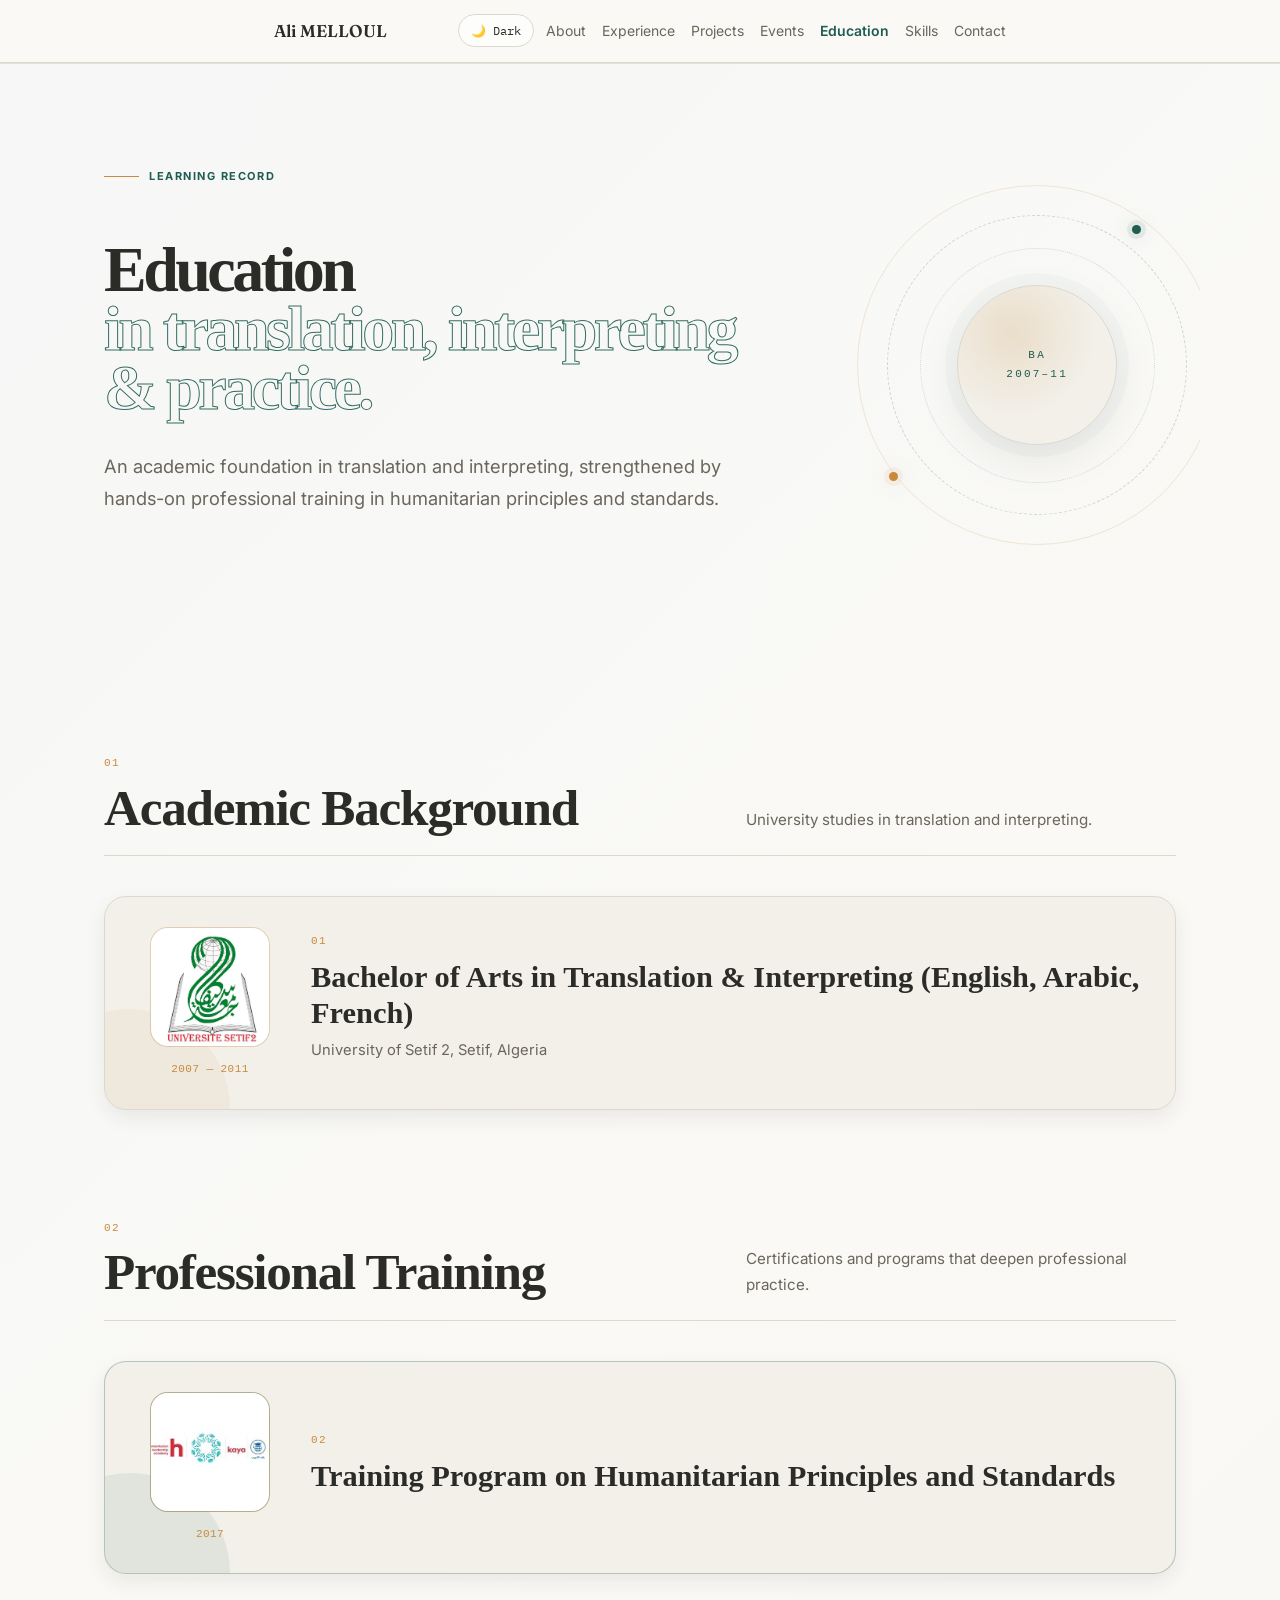
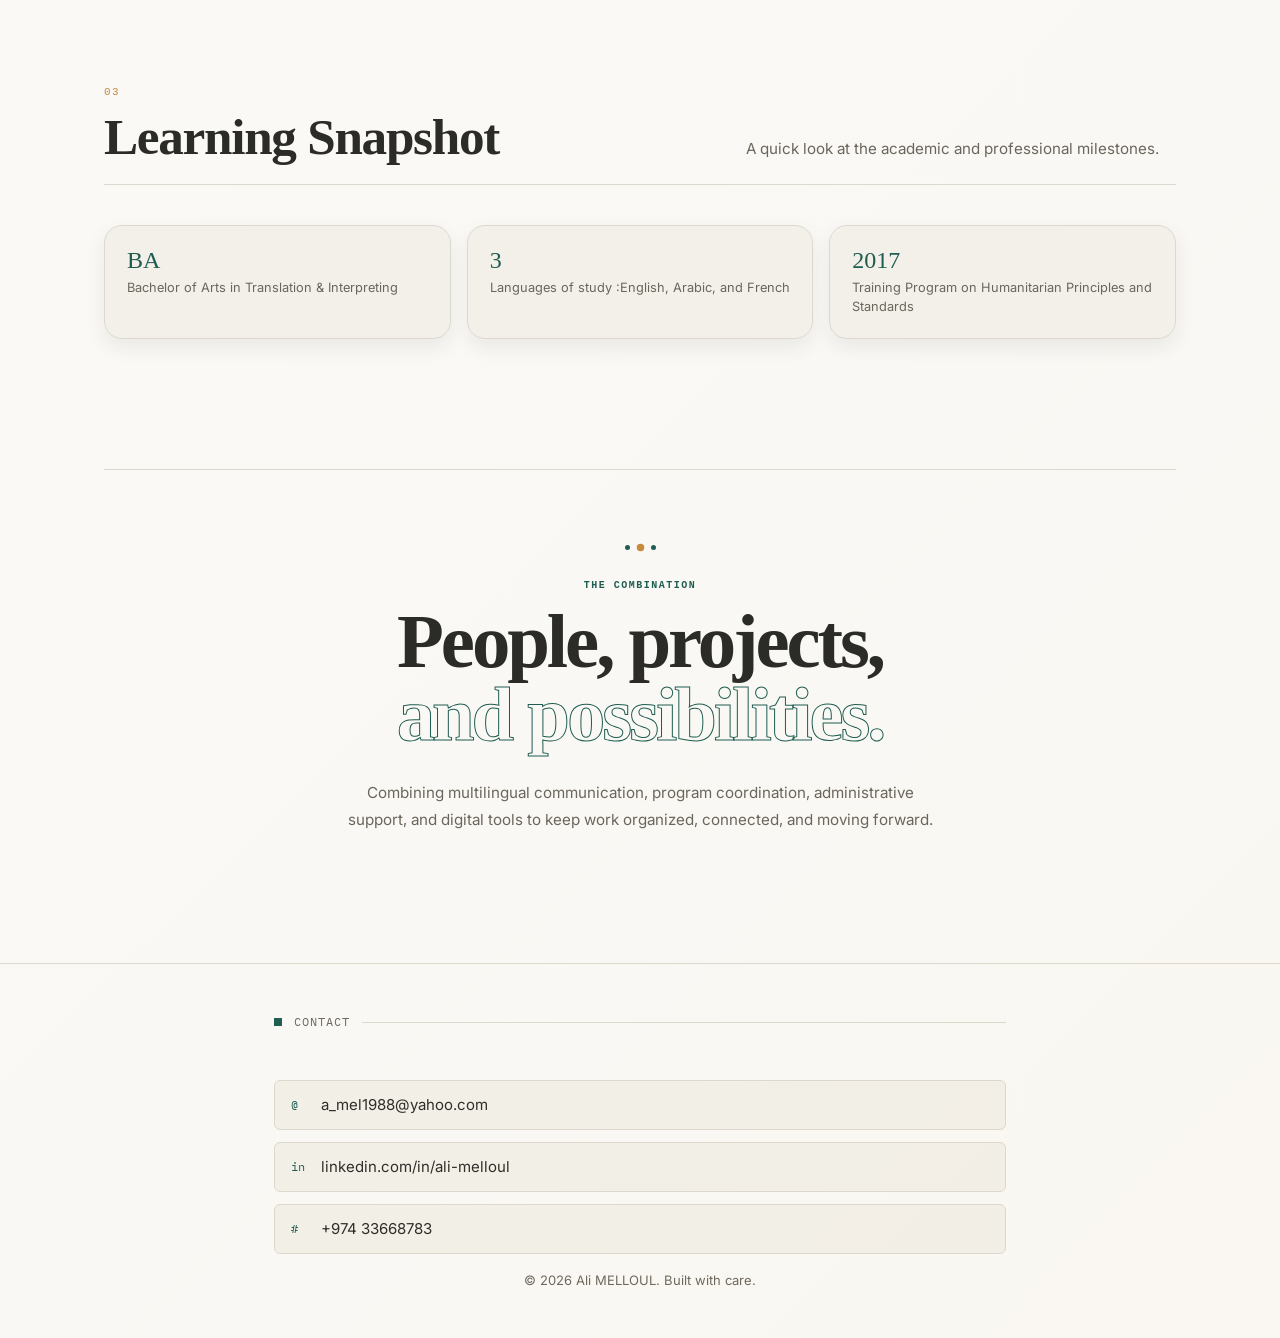
==== education.html @ 9fd4cdbb "Add files via upload" ====
<!doctype html>
<html lang="en">
<head>
    <meta charset="utf-8">
    <meta name="viewport" content="width=device-width, initial-scale=1">

    <title>Education | Ali MELLOUL</title>
    <meta name="description" content="Ali MELLOUL learning record — academic background and professional training.">

    <link rel="stylesheet" href="src/styles/career.css">
    <link rel="stylesheet" href="src/styles/responsive.css">

    <link rel="preconnect" href="https://fonts.googleapis.com">
    <link rel="preconnect" href="https://fonts.gstatic.com" crossorigin>
    <link href="https://fonts.googleapis.com/css2?family=Fraunces:opsz,wght@9..144,400;9..144,500;9..144,600&family=Inter:wght@400;500;600&family=IBM+Plex+Mono:wght@400;500&display=swap" rel="stylesheet">

    <script src="src/components/site-shell.js" defer></script>
</head>

<body>

<div data-site-header></div>

<main class="career-page">

    <!-- =========================================
         EDUCATION HERO
    ========================================== -->

    <section class="career-hero reveal">

        <div class="career-eyebrow">
            <span class="eyebrow-line"></span>
            Learning record
        </div>

        <div class="career-hero-grid">

            <div class="career-hero-copy">

                <h1 class="career-title">
                    Education
                    <span>in translation, interpreting & practice.</span>
                </h1>

                <p class="career-intro">
                    An academic foundation in translation and interpreting,
                    strengthened by hands-on professional training in
                    humanitarian principles and standards.
                </p>

            </div>

            <div class="career-orbit" aria-hidden="true">

                <div class="orbit orbit-one"></div>
                <div class="orbit orbit-two"></div>
                <div class="orbit orbit-three"></div>

                <div class="orbit-center">
                    <span class="orbit-label">BA<br>2007–11</span>
                </div>

                <span class="orbit-dot dot-one"></span>
                <span class="orbit-dot dot-two"></span>
                <span class="orbit-dot dot-three"></span>

            </div>

        </div>

    </section>


    <!-- =========================================
         ACADEMIC BACKGROUND
    ========================================== -->

    <section class="career-section reveal">

        <div class="section-heading">

            <div>
                <span class="section-number">01</span>

                <h2>
                    Academic Background
                </h2>
            </div>

            <p>
                University studies in translation
                and interpreting.
            </p>

        </div>

        <div class="education-grid">

            <article class="education-card">

                <div class="education-top">
                    <div class="education-logo"><img src="assets/logos/US.jpg" alt="University logo" /></div>
                    <span class="education-date">2007 — 2011</span>
                </div>

                <div class="education-meta">
                    <span class="education-index">01</span>
                    <h2 class="education-degree">Bachelor of Arts in Translation & Interpreting (English, Arabic, French)</h2>
                    <p class="education-school">University of Setif 2, Setif, Algeria</p>
                </div>

            </article>

        </div>

    </section>


    <!-- =========================================
         PROFESSIONAL TRAINING
    ========================================== -->

    <section class="career-section reveal">

        <div class="section-heading">

            <div>
                <span class="section-number">02</span>

                <h2>
                    Professional Training
                </h2>
            </div>

            <p>
                Certifications and programs that deepen
                professional practice.
            </p>

        </div>

        <div class="education-grid">

            <article class="education-card education-card--training">

                <div class="education-top">
                    <div class="education-stamp">
                        <div class="education-logo"><img src="assets/logos/edun.jpg" alt="University logo" /></div>
                    </div>
                    <span class="education-date">2017</span>
                </div>

                <div class="education-meta">
                    <span class="education-index">02</span>
                    <h2 class="education-degree">Training Program on Humanitarian Principles and Standards</h2>
                    </div>
                </div>

            </article>

        </div>

    </section>


    <!-- =========================================
         STATS STRIP
    ========================================== -->

    <section class="career-section reveal">

        <div class="section-heading">

            <div>
                <span class="section-number">03</span>

                <h2>
                    Learning Snapshot
                </h2>
            </div>

            <p>
                A quick look at the academic and
                professional milestones.
            </p>

        </div>

        <div class="career-stats">

            <article class="stat-chip">
                <span class="stat-value">BA</span>
                <span class="stat-label">Bachelor of Arts in Translation & Interpreting</span>
            </article>

            <article class="stat-chip">
                <span class="stat-value">3</span>
                <span class="stat-label">Languages of study :English, Arabic, and French</span>
            </article>

            <article class="stat-chip">
                <span class="stat-value">2017</span>
                <span class="stat-label">Training Program on Humanitarian Principles and Standards</span>
            </article>

        </div>

    </section>


    <!-- =========================================
         CLOSING STATEMENT
    ========================================== -->

    <section class="career-closing reveal">

        <div class="closing-decoration">
            <span></span>
            <span></span>
            <span></span>
        </div>

        <p class="closing-label">
            The combination
        </p>

        <h2>
            People, projects,
            <span>and possibilities.</span>
        </h2>

        <p class="closing-text">
            Combining multilingual communication, program coordination,
            administrative support, and digital tools to keep work
            organized, connected, and moving forward.
        </p>

    </section>

</main>

<div data-site-footer></div>

<script>
    document.querySelectorAll('.year').forEach(
        e => e.textContent = new Date().getFullYear()
    );
</script>

</body>
</html>
---- src/styles/career.css ----
/* =========================================================
   CAREER PAGES (EXPERIENCE + EDUCATION)
   Shared design system matching the home page visual language
   ========================================================= */

@import url("./theme.css");
@import url("./layout.css");

:root {
    --bg: var(--color-bg);
    --panel: var(--color-bg-panel);
    --ink: var(--color-ink);
    --muted: var(--color-ink-muted);
    --line: var(--color-line);
    --accent: var(--color-accent);
    --warm: var(--color-accent-warm);
}

* { box-sizing: border-box; }

html { scroll-behavior: smooth; }

body {
    margin: 0;
    background: var(--bg);
    color: var(--ink);
    font: 16px/1.6 Inter, Arial, sans-serif;
    transition: background-color var(--transition-medium), color var(--transition-medium), border-color var(--transition-medium);
}

a { color: inherit; }

img { max-width: 100%; display: block; }


/* =========================================================
   PAGE CONTAINER
   ========================================================= */

.career-page {
    max-width: 1120px;
    margin: 0 auto;
    padding: 80px 24px 110px;
    overflow: hidden;
}


/* =========================================================
   HERO
   ========================================================= */

.career-hero {
    position: relative;
    padding: 25px 0 100px;
}

.career-eyebrow {
    display: flex;
    align-items: center;
    gap: 10px;

    color: var(--accent);
    font-size: 11px;
    font-weight: 700;
    letter-spacing: .14em;
    text-transform: uppercase;
}

.eyebrow-line {
    width: 35px;
    height: 1px;
    background: var(--warm);
}

.career-hero-grid {
    display: grid;
    grid-template-columns: minmax(0, 1.5fr) minmax(260px, .7fr);
    align-items: center;
    gap: 70px;
}

.career-hero-copy {
    padding-top: 25px;
}

.career-title {
    margin: 0;

    font-family: Georgia, serif;
    font-size: clamp(2.3rem, 5vw, 4rem);
    line-height: .92;
    letter-spacing: -.055em;
    color: var(--ink);
}

.career-title span {
    display: block;

    color: transparent;
    -webkit-text-stroke: 1px var(--accent);
    opacity: .9;
}

.career-intro {
    max-width: 650px;

    margin: 32px 0 0;

    color: var(--muted);
    font-size: clamp(1rem, 1.8vw, 1.15rem);
    line-height: 1.75;
}

.career-intro + .career-intro {
    margin-top: 14px;
}


/* =========================================================
   HERO ORBIT
   ========================================================= */

.career-orbit {
    position: relative;

    width: 360px;
    height: 360px;

    margin: auto;

    display: flex;
    align-items: center;
    justify-content: center;

    animation: careerOrbitFloat 6s ease-in-out infinite;
}

.career-orbit .orbit {
    position: absolute;

    border: 1px solid rgba(31, 92, 82, .22);
    border-radius: 50%;
}

.career-orbit .orbit-one {
    width: 300px;
    height: 300px;

    border-style: dashed;

    animation: careerOrbitOneSpin 20s linear infinite;
}

.career-orbit .orbit-two {
    width: 360px;
    height: 360px;

    border-color: rgba(201, 138, 62, .18);

    animation: careerOrbitTwoSpin 28s linear infinite;
}

.career-orbit .orbit-three {
    width: 235px;
    height: 235px;

    border-color: rgba(80, 119, 164, .25);
    border-style: dotted;

    animation: careerOrbitThreeSpin 14s linear infinite;
}

.orbit-center {
    width: 160px;
    height: 160px;

    border-radius: 50%;

    display: flex;
    align-items: center;
    justify-content: center;

    overflow: hidden;

    background:
        radial-gradient(
            circle at 35% 30%,
            rgba(201, 138, 62, .18),
            transparent 55%
        ),
        var(--panel);

    border: 1px solid var(--line);

    box-shadow:
        0 0 0 12px rgba(31, 92, 82, .025),
        0 15px 45px rgba(0, 0, 0, .08);

    animation: careerOrbitCenterGlow 3.5s ease-in-out infinite;
}

.orbit-center img {
    width: 100%;
    height: 100%;
    object-fit: cover;
    display: block;
}

.orbit-center .orbit-label {
    font-family: ui-monospace, monospace;
    font-size: 11px;
    letter-spacing: .2em;
    text-transform: uppercase;
    color: var(--accent);
    text-align: center;
    line-height: 1.8;
}

.career-orbit .orbit-dot {
    position: absolute;

    width: 9px;
    height: 9px;

    border-radius: 50%;

    background: var(--accent);

    box-shadow:
        0 0 0 5px rgba(31, 92, 82, .08),
        0 0 20px rgba(31, 92, 82, .25);

    animation: careerDotPulse 2.6s ease-in-out infinite;
}

.career-orbit .dot-one {
    top: 40px;
    right: 76px;
}

.career-orbit .dot-two {
    bottom: 64px;
    left: 32px;

    background: var(--warm);

    box-shadow:
        0 0 0 5px rgba(201, 138, 62, .08),
        0 0 20px rgba(201, 138, 62, .25);

    animation-delay: .8s;
}

.career-orbit .dot-three {
    top: 162px;
    right: -5px;

    width: 6px;
    height: 6px;

    animation-delay: 1.6s;
}


@keyframes careerOrbitOneSpin {
    0% { transform: rotate(0deg) scale(1); }
    50% { transform: rotate(180deg) scale(1.05); }
    100% { transform: rotate(360deg) scale(1); }
}

@keyframes careerOrbitTwoSpin {
    0% { transform: rotate(360deg) scale(1); }
    50% { transform: rotate(180deg) scale(1.06); }
    100% { transform: rotate(0deg) scale(1); }
}

@keyframes careerOrbitThreeSpin {
    0% { transform: rotate(360deg) scale(1); }
    50% { transform: rotate(180deg) scale(1.08); }
    100% { transform: rotate(0deg) scale(1); }
}

@keyframes careerOrbitFloat {
    0%, 100% { transform: translateY(0); }
    50% { transform: translateY(-14px); }
}

@keyframes careerOrbitCenterGlow {
    0%, 100% {
        box-shadow:
            0 0 0 12px rgba(31, 92, 82, .025),
            0 15px 45px rgba(0, 0, 0, .08);
    }
    50% {
        box-shadow:
            0 0 0 18px rgba(31, 92, 82, .06),
            0 15px 55px rgba(0, 0, 0, .14);
    }
}

@keyframes careerDotPulse {
    0%, 100% { transform: scale(1); opacity: 1; }
    50% { transform: scale(1.6); opacity: .6; }
}


/* =========================================================
   GENERAL SECTIONS
   ========================================================= */

.career-section {
    margin-top: 110px;
}

.section-heading {
    display: grid;
    grid-template-columns: 1fr minmax(250px, 430px);
    align-items: end;
    gap: 40px;

    margin-bottom: 40px;

    padding-bottom: 22px;

    border-bottom: 1px solid var(--line);
}

.section-heading > div {
    position: relative;
}

.section-number {
    display: block;

    margin-bottom: 9px;

    color: var(--warm);

    font-family: ui-monospace, monospace;
    font-size: 11px;
    letter-spacing: .12em;
}

.section-heading h2 {
    margin: 0;

    font-family: Georgia, serif;
    font-size: clamp(2rem, 4vw, 3.2rem);
    line-height: 1;
    letter-spacing: -.025em;
}

.section-heading p {
    margin: 0;

    color: var(--muted);

    font-size: .95rem;
    line-height: 1.7;
}


/* =========================================================
   TIMELINE RAIL
   ========================================================= */

.career-timeline {
    position: relative;

    display: grid;
    gap: 16px;
}

.career-timeline::before {
    content: "";

    position: absolute;

    top: 30px;
    bottom: 30px;
    left: 54px;

    width: 1px;

    background:
        linear-gradient(
            to bottom,
            transparent,
            rgba(31, 92, 82, .18) 8%,
            rgba(31, 92, 82, .18) 92%,
            transparent
        );

    pointer-events: none;
}


/* =========================================================
   CAREER CARDS
   ========================================================= */

.career-card {
    position: relative;

    display: grid;
    grid-template-columns: 120px 1fr;
    gap: 0;

    background: var(--panel);

    border: 1px solid var(--line);
    border-radius: 22px;

    overflow: hidden;

    box-shadow: var(--shadow-card);

    transition:
        transform .5s cubic-bezier(.2,.8,.2,1),
        border-color .4s ease,
        box-shadow .4s ease;
}

.career-card::before {
    content: "";

    position: absolute;

    width: 200px;
    height: 200px;

    top: -100px;
    right: -75px;

    border-radius: 50%;

    background: rgba(31, 92, 82, .08);

    transition: transform .6s ease;
}

.career-card:hover {
    transform: translateY(-7px);

    border-color: rgba(31, 92, 82, .4);

    box-shadow: var(--shadow-hover);
}

.career-card:hover::before {
    transform: scale(1.5);
}

/* left rail (index + date) */
.career-rail {
    padding: 28px 0 28px 28px;

    display: flex;
    flex-direction: column;
    gap: 14px;
}

.career-index {
    position: relative;
    z-index: 1;

    display: flex;
    align-items: center;
    justify-content: center;

    width: 52px;
    height: 52px;

    border-radius: 50%;

    background: rgba(31, 92, 82, .08);

    border: 1px solid rgba(31, 92, 82, .18);

    color: var(--accent);

    font-family: ui-monospace, monospace;
    font-size: 12px;
    font-weight: 600;

    transition:
        transform .4s ease,
        background .4s ease,
        border-color .4s ease;
}

.career-card:hover .career-index {
    transform: scale(1.08);

    background: rgba(31, 92, 82, .14);

    border-color: rgba(31, 92, 82, .35);
}

.career-date {
    position: relative;
    z-index: 1;

    color: var(--warm);

    font-family: ui-monospace, monospace;
    font-size: 11px;
    letter-spacing: .04em;
    line-height: 1.5;

    writing-mode: vertical-rl;
    transform: rotate(180deg);

    text-align: center;

    margin: 0 auto;
}

/* right content */
.career-body {
    position: relative;

    padding: 28px 28px 28px 0;

    min-width: 0;
}

.career-header {
    display: flex;
    align-items: center;
    gap: 20px;
}

.career-logo {
    flex-shrink: 0;

    width: 120px;
    height: 80px;

    border-radius: 16px;
    border: 1px solid rgba(31, 92, 82, .2);
    background: linear-gradient(135deg, rgba(31, 92, 82, .1), rgba(201, 138, 62, .08));
    overflow: hidden;

    display: flex;
    align-items: center;
    justify-content: center;

    box-shadow: inset 0 1px 0 rgba(255,255,255,.4);
}

.career-logo img {
    width: 100%;
    height: 100%;
    object-fit: cover;
    display: block;
}

.career-logo--square {
    width: 80px;
    height: 80px;
}

.career-meta {
    min-width: 0;
    flex: 1;
}

.career-title-role {
    margin: 0 0 4px;

    font-family: Georgia, serif;
    font-size: clamp(1.3rem, 2.4vw, 1.8rem);
    line-height: 1.15;
}

.career-org {
    margin: 0;

    color: var(--muted);
    font-size: .9rem;
}

.career-desc {
    position: relative;

    margin-top: 20px;
}

.career-desc ul {
    margin: 0;
    padding-left: 20px;

    display: grid;
    gap: 8px;
}

.career-desc li {
    font-size: .92rem;
    line-height: 1.7;
    color: var(--ink);
}

.career-desc li::marker {
    color: var(--accent);
}


/* =========================================================
   EDUCATION CARDS
   ========================================================= */

.education-grid {
    display: grid;
    gap: 16px;
}

.education-card {
    position: relative;

    padding: 30px;

    display: flex;
    align-items: center;
    gap: 26px;

    background: var(--panel);

    border: 1px solid var(--line);
    border-radius: 22px;

    overflow: hidden;

    box-shadow: var(--shadow-card);

    transition:
        transform .5s cubic-bezier(.2,.8,.2,1),
        border-color .4s ease,
        box-shadow .4s ease;
}

.education-card::before {
    content: "";

    position: absolute;

    width: 200px;
    height: 200px;

    bottom: -100px;
    left: -75px;

    border-radius: 50%;

    background: rgba(201, 138, 62, .08);

    transition: transform .6s ease;
}

.education-card:hover {
    transform: translateY(-7px);

    border-color: rgba(201, 138, 62, .4);

    box-shadow: var(--shadow-hover);
}

.education-card:hover::before {
    transform: scale(1.5);
}

.education-top {
    position: relative;
    z-index: 1;

    flex-shrink: 0;

    display: flex;
    flex-direction: column;
    align-items: center;
    gap: 14px;

    width: 150px;
}

.education-logo {
    flex-shrink: 0;

    width: 120px;
    height: 120px;

    border-radius: 18px;
    border: 1px solid rgba(201, 138, 62, .25);
    background: linear-gradient(135deg, rgba(201, 138, 62, .12), rgba(31, 92, 82, .08));
    overflow: hidden;

    display: flex;
    align-items: center;
    justify-content: center;

    box-shadow: inset 0 1px 0 rgba(255,255,255,.4);

    transition: transform .5s ease;
}

.education-card:hover .education-logo {
    transform: scale(1.05) rotate(-2deg);
}

.education-logo img {
    width: 100%;
    height: 100%;
    object-fit: cover;
    display: block;
}

.education-date {
    color: var(--warm);

    font-family: ui-monospace, monospace;
    font-size: 11px;
    letter-spacing: .04em;
    text-align: center;
}

.education-meta {
    position: relative;
    z-index: 1;

    min-width: 0;
    flex: 1;
}

.education-index {
    display: block;

    margin-bottom: 8px;

    color: var(--warm);

    font-family: ui-monospace, monospace;
    font-size: 11px;
    letter-spacing: .12em;
}

.education-degree {
    margin: 0 0 8px;

    font-family: Georgia, serif;
    font-size: clamp(1.35rem, 2.4vw, 1.9rem);
    line-height: 1.2;
}

.education-school {
    margin: 0 0 10px;

    color: var(--muted);
    font-size: .92rem;
}

.education-desc {
    margin: 12px 0 0;
    padding-top: 12px;

    border-top: 1px solid var(--line);

    color: var(--muted);
    font-size: .92rem;
    line-height: 1.7;
}

.education-desc p {
    margin: 0;
}

/* training entry stamp */
.education-stamp {
    flex-shrink: 0;

    width: 120px;
    height: 120px;

    border-radius: 18px;
    border: 1px solid rgba(31, 92, 82, .25);

    background:
        radial-gradient(
            circle at 35% 30%,
            rgba(201, 138, 62, .18),
            transparent 55%
        ),
        linear-gradient(135deg, rgba(31, 92, 82, .1), rgba(201, 138, 62, .08));

    display: flex;
    align-items: center;
    justify-content: center;

    box-shadow: inset 0 1px 0 rgba(255,255,255,.4);

    transition: transform .5s ease;
}

.education-stamp span {
    font-family: Georgia, serif;
    font-size: 30px;
    color: var(--accent);
}

.education-card--training {
    border-color: rgba(31, 92, 82, .3);
}

.education-card--training::before {
    background: rgba(31, 92, 82, .08);
}

.education-card--training:hover {
    border-color: rgba(31, 92, 82, .4);
}

.education-card--training:hover .education-stamp {
    transform: scale(1.05) rotate(-2deg);
}


/* =========================================================
   STATS STRIP
   ========================================================= */

.career-stats {
    display: grid;
    grid-template-columns: repeat(3, 1fr);
    gap: 16px;
}

.stat-chip {
    padding: 22px;

    display: flex;
    flex-direction: column;
    gap: 6px;

    background: var(--panel);

    border: 1px solid var(--line);
    border-radius: 18px;

    box-shadow: var(--shadow-card);

    transition:
        transform .4s ease,
        border-color .3s ease,
        box-shadow .3s ease;
}

.stat-chip:hover {
    transform: translateY(-4px);

    border-color: rgba(31, 92, 82, .35);

    box-shadow: var(--shadow-hover);
}

.stat-value {
    font-family: Georgia, serif;
    font-size: 1.5rem;
    line-height: 1;
    color: var(--accent);
}

.stat-label {
    color: var(--muted);
    font-size: .8rem;
    line-height: 1.5;
}


/* =========================================================
   SECTION LINK
   ========================================================= */

.section-link {
    margin: 24px 0 0;
    font-size: .9rem;
    font-weight: 600;
}

.section-link a {
    color: var(--accent);
    text-decoration: none;

    transition: color .3s ease;
}

.section-link a:hover {
    text-decoration: underline;
}


/* =========================================================
   CLOSING
   ========================================================= */

.career-closing {
    position: relative;

    margin-top: 130px;

    padding: 75px 10px 20px;

    text-align: center;

    border-top: 1px solid var(--line);
}

.closing-decoration {
    display: flex;
    justify-content: center;
    gap: 8px;

    margin-bottom: 28px;
}

.closing-decoration span {
    width: 5px;
    height: 5px;

    border-radius: 50%;

    background: var(--accent);
}

.closing-decoration span:nth-child(2) {
    background: var(--warm);
    transform: scale(1.5);
}

.closing-label {
    margin: 0 0 12px;

    color: var(--accent);

    font-family: ui-monospace, monospace;
    font-size: 10px;
    font-weight: 700;
    letter-spacing: .15em;
    text-transform: uppercase;
}

.career-closing h2 {
    max-width: 800px;

    margin: auto;

    font-family: Georgia, serif;
    font-size: clamp(2.5rem, 6vw, 5rem);
    line-height: .95;
    letter-spacing: -.04em;
}

.career-closing h2 span {
    display: block;

    color: transparent;
    -webkit-text-stroke: 1px var(--accent);
}

.closing-text {
    max-width: 600px;

    margin: 28px auto 0;

    color: var(--muted);

    font-size: .95rem;
    line-height: 1.75;
}


/* =========================================================
   SCROLL REVEAL
   ========================================================= */

.reveal {
    opacity: 0;

    transform: translateY(35px);

    transition:
        opacity .8s ease,
        transform .8s cubic-bezier(.2,.8,.2,1);
}

.reveal.visible {
    opacity: 1;

    transform: translateY(0);
}


/* =========================================================
   STAGGER ANIMATIONS
   ========================================================= */

.career-card,
.education-card,
.stat-chip {
    opacity: 0;
    transform: translateY(20px);
}

.reveal.visible .career-card,
.reveal.visible .education-card,
.reveal.visible .stat-chip {
    opacity: 1;
    transform: translateY(0);
}

.career-card:nth-child(1),
.education-card:nth-child(1),
.stat-chip:nth-child(1) {
    transition-delay: .05s;
}

.career-card:nth-child(2),
.education-card:nth-child(2),
.stat-chip:nth-child(2) {
    transition-delay: .12s;
}

.career-card:nth-child(3),
.education-card:nth-child(3),
.stat-chip:nth-child(3) {
    transition-delay: .19s;
}

.career-card:nth-child(4) {
    transition-delay: .26s;
}

.career-card:nth-child(5) {
    transition-delay: .33s;
}

.career-card:nth-child(6) {
    transition-delay: .40s;
}


/* =========================================================
   TABLET
   ========================================================= */

@media (max-width: 900px) {

    .career-page {
        padding-top: 60px;
    }

    .career-hero {
        padding-bottom: 15px;
    }

    .career-hero-grid {
        grid-template-columns: 1fr;
        gap: 25px;
    }

    .career-orbit {
        width: 300px;
        height: 300px;
    }

    .career-orbit .orbit-one {
        width: 230px;
        height: 230px;
    }

    .career-orbit .orbit-two {
        width: 300px;
        height: 300px;
    }

    .career-orbit .orbit-three {
        width: 180px;
        height: 180px;
    }

    .orbit-center {
        width: 120px;
        height: 120px;
    }

    .section-heading {
        grid-template-columns: 1fr;
        gap: 15px;
    }

    .career-timeline::before {
        display: none;
    }

    .career-card {
        grid-template-columns: 1fr;
    }

    .career-rail {
        flex-direction: row;
        align-items: center;
        justify-content: flex-start;
        gap: 18px;

        padding: 24px 24px 0;
    }

    .career-date {
        writing-mode: horizontal-tb;
        transform: none;

        margin: 0;
    }

    .career-body {
        padding: 24px;
    }

    .career-stats {
        grid-template-columns: 1fr;
    }

    .career-section {
        margin-top: 55px;
    }

    .career-closing {
        margin-top: 70px;
    }

}

@media (max-width: 560px) {

    .career-page {
        padding: 24px 16px 50px;
    }

    .career-hero {
        padding-top: 6px;
        padding-bottom: 0;
    }

    .career-title {
        font-size: clamp(3.1rem, 16vw, 5rem);
    }

    .career-intro {
        margin-top: 18px;
        font-size: .95rem;
    }

    .career-orbit {
        width: 240px;
        height: 240px;

        margin-top: -20px;
    }

    .career-orbit .orbit-one {
        width: 180px;
        height: 180px;
    }

    .career-orbit .orbit-two {
        width: 240px;
        height: 240px;
    }

    .career-orbit .orbit-three {
        width: 140px;
        height: 140px;
    }

    .orbit-center {
        width: 95px;
        height: 95px;
    }

    .career-orbit .dot-one {
        top: 25px;
        right: 50px;
    }

    .career-orbit .dot-two {
        bottom: 40px;
        left: 18px;
    }

    .career-section {
        margin-top: 40px;
    }

    .section-heading {
        margin-bottom: 18px;
    }

    .section-heading h2 {
        font-size: 2rem;
    }

    .section-heading p {
        font-size: .88rem;
    }

    .career-card,
    .education-card {
        border-radius: 18px;
    }

    .career-card {
        grid-template-columns: 1fr;
    }

    .career-rail {
        padding: 20px 20px 0;
    }

    .career-index {
        width: 44px;
        height: 44px;
    }

    .career-body {
        padding: 20px;
    }

    .career-header {
        flex-direction: column;
        align-items: flex-start;
        gap: 14px;
    }

    .career-logo {
        width: 100px;
        height: 70px;
    }

    .career-logo--square {
        width: 70px;
        height: 70px;
    }

    .career-title-role {
        font-size: 1.4rem;
    }

    .career-desc {
        margin-top: 16px;
    }

    .career-desc li {
        font-size: .88rem;
    }

    .career-stats {
        gap: 10px;
    }

    .stat-chip {
        padding: 18px;
        border-radius: 16px;
    }

    .education-card {
        flex-direction: column;
        align-items: flex-start;

        padding: 22px;
    }

    .education-top {
        width: 100%;

        flex-direction: row;
        align-items: center;
        justify-content: flex-start;
        gap: 16px;
    }

    .education-logo {
        width: 90px;
        height: 90px;
    }

    .education-stamp {
        width: 90px;
        height: 90px;
    }

    .education-stamp span {
        font-size: 24px;
    }

    .education-date {
        text-align: left;
    }

    .education-degree {
        font-size: 1.35rem;
    }

    .career-closing {
        margin-top: 48px;
        padding-top: 40px;
    }

    .career-closing h2 {
        font-size: 2.8rem;
    }

    .closing-text {
        font-size: .88rem;
    }

}


/* =========================================================
   REDUCED MOTION
   ========================================================= */

@media (prefers-reduced-motion: reduce) {

    *,
    *::before,
    *::after {
        animation-duration: .01ms !important;
        animation-iteration-count: 1 !important;
        scroll-behavior: auto !important;
        transition-duration: .01ms !important;
    }

    .reveal {
        opacity: 1;
        transform: none;
    }

    .career-card,
    .education-card,
    .stat-chip {
        opacity: 1;
        transform: none;
    }

}
---- src/styles/responsive.css ----
html,
body {
  overflow-x: hidden;
}

img {
  max-width: 100%;
  height: auto;
  display: block;
}

.wrap {
  width: min(100%, var(--max-width));
  padding-inline: clamp(1rem, 3vw, 1.5rem);
}

.site-nav .nav-inner {
  padding: 0.9rem clamp(1rem, 3vw, 1.5rem);
  flex-wrap: wrap;
}

.nav-actions {
  display: flex;
  align-items: center;
  gap: var(--space-2);
  flex-wrap: wrap;
}

.nav-links {
  display: flex;
  flex-wrap: wrap;
  gap: 0.7rem 1rem;
  margin-left: auto;
}

.site-footer-links a {
  word-break: break-word;
}

.hero {
  min-height: clamp(560px, 78vh, 760px);
  padding: clamp(3rem, 7vw, 5rem) clamp(1rem, 3vw, 1.5rem);
}

.hero-grid {
  max-width: 100%;
}

.hero-role,
.lead-text,
.entry-desc,
.project-card p,
.intro {
  font-size: clamp(1rem, 1.8vw, 1.1rem);
}

h1 {
  font-size: clamp(2rem, 6vw, 3.3rem);
}

.page-title {
  font-size: clamp(2rem, 5vw, 2.8rem);
}

.projects-grid {
  grid-template-columns: repeat(auto-fit, minmax(min(100%, 260px), 1fr));
}

.skills-grid {
  grid-template-columns: repeat(auto-fit, minmax(min(100%, 220px), 1fr));
}

.project-card,
.skill-chip,
.contact-link {
  min-width: 0;
}

@media (max-width: 900px) {
  .hero {
    min-height: clamp(520px, 70vh, 660px);
  }

  .hero-cta {
    flex-wrap: wrap;
  }

  .projects-grid {
    grid-template-columns: repeat(2, minmax(0, 1fr));
  }

  .contact-links {
    grid-template-columns: repeat(2, minmax(0, 1fr));
  }

  .global-hero {
    flex-direction: column;
    align-items: flex-start;
    gap: 1rem;
  }

  #globe {
    height: min(62vh, 540px);
  }
}

@media (max-width: 560px) {
  .site-nav .nav-inner {
    display: flex;
    flex-direction: column;
    align-items: flex-start;
    gap: 0.4rem;
    padding: 0.6rem 1rem;
  }

  .nav-actions {
    width: 100%;
    justify-content: space-between;
  }

  .nav-links {
    width: 100%;
    margin-left: 0;
    gap: 0.4rem 0.7rem;
  }

  .hero {
    padding: 2.5rem 1rem;
  }

  .hero-cta {
    flex-direction: column;
    align-items: stretch;
  }

  .btn {
    justify-content: center;
  }

  section {
    padding: 2rem 0;
  }

  .record-marker {
    margin-bottom: 1rem;
  }

  .projects-grid,
  .skills-grid,
  .contact-links,
  .visit-buttons {
    grid-template-columns: 1fr;
  }

  .project-card,
  .skill-chip,
  .contact-link {
    padding: 1rem;
  }

  .timeline {
    padding-left: 0.25rem;
  }

  .entry {
    padding-left: 1.4rem;
    margin-bottom: 1.5rem;
  }

  .entry::before {
    left: 0;
  }

  .timeline::before {
    left: 2px;
  }

  main {
    padding: 2rem 0;
  }

  .page-title {
    font-size: clamp(2rem, 7vw, 2.4rem);
  }

  .project-image {
    max-height: 300px;
  }

  .global-hero,
  .visit-list,
  .globe-section {
    padding-inline: 1rem;
  }

  #globe {
    height: 420px;
  }
}
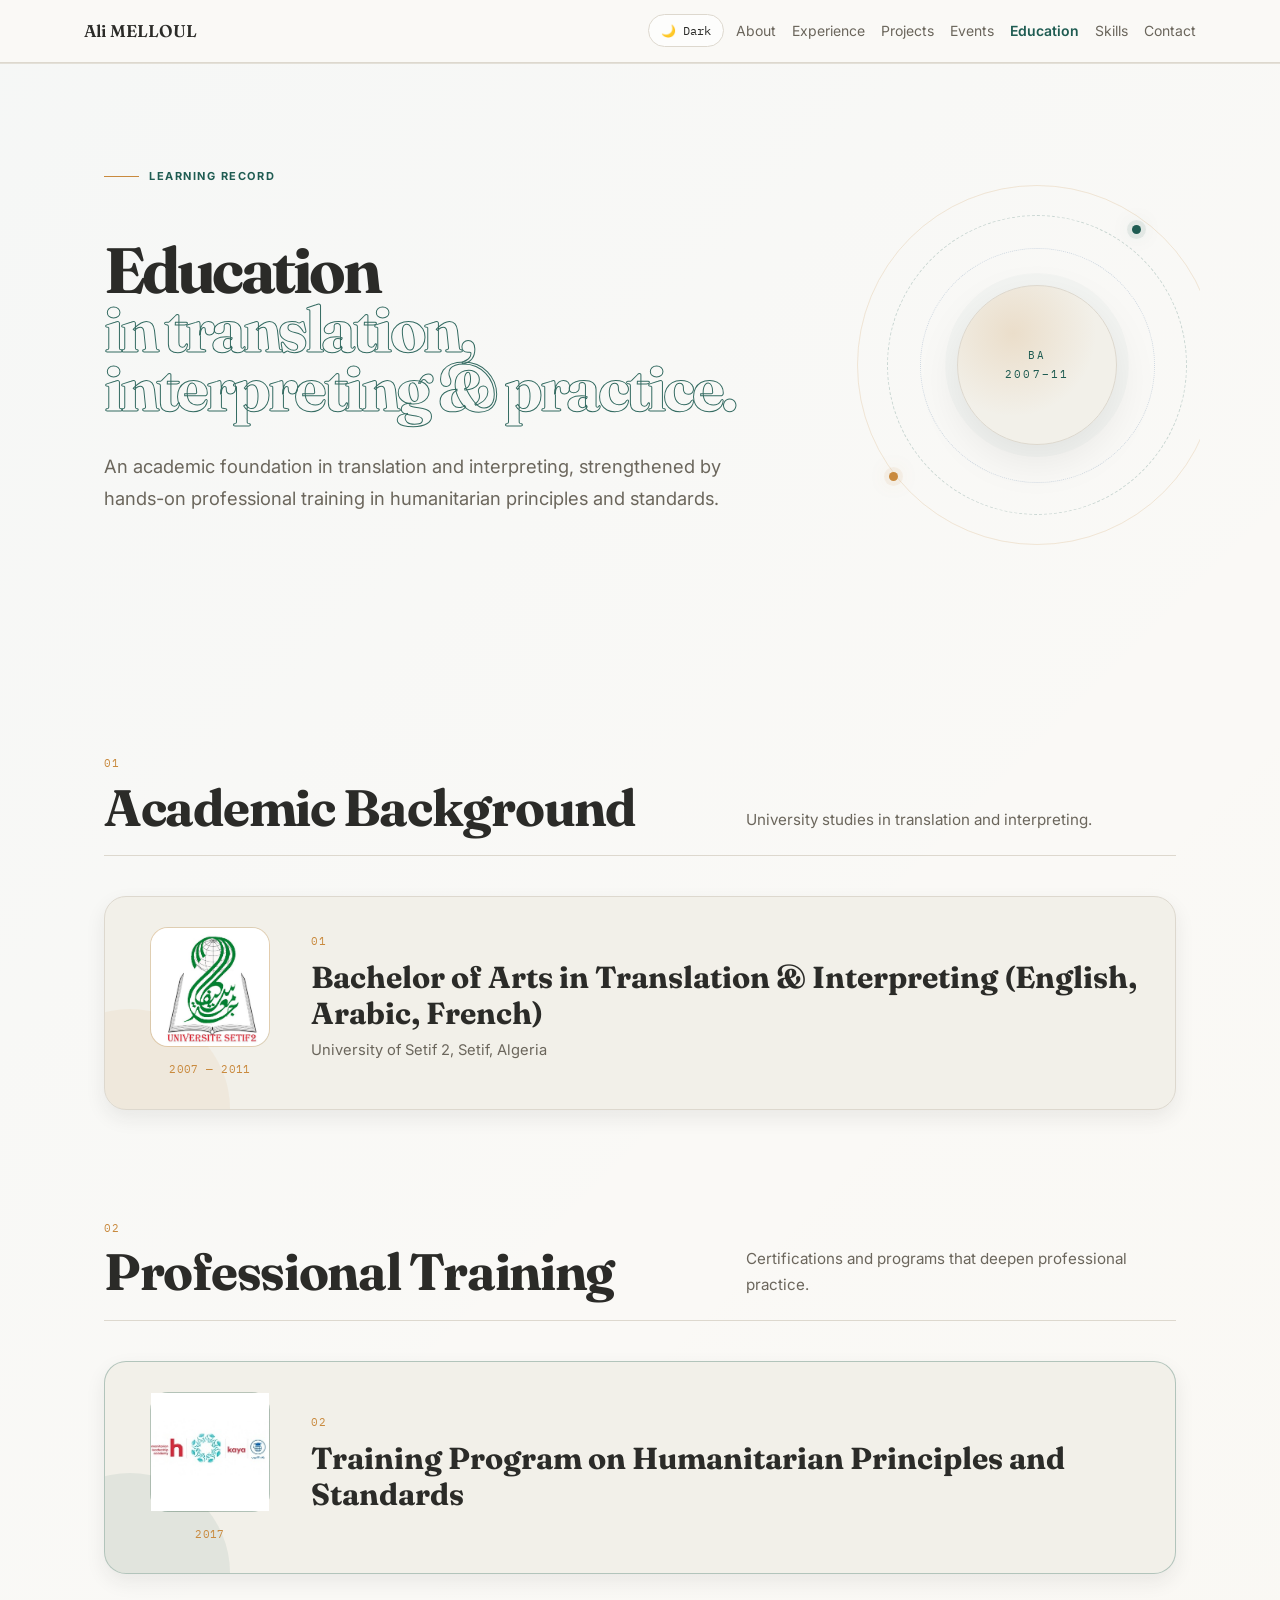
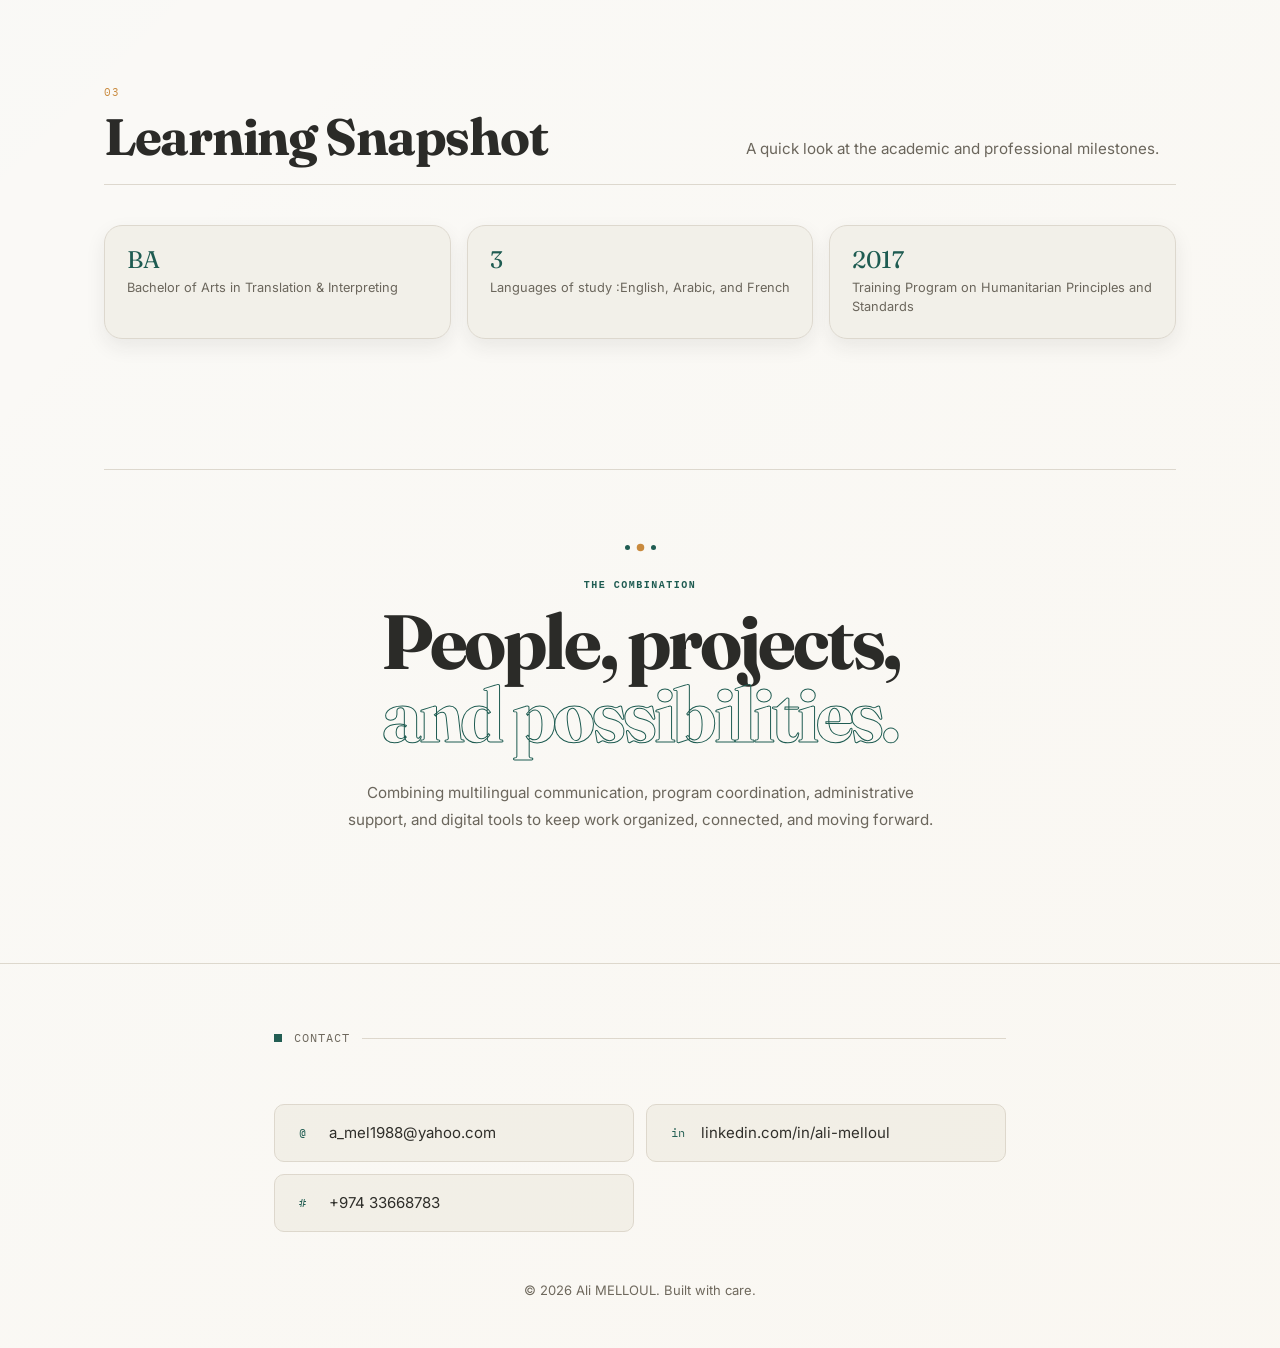
==== commit 5afd28b4: "Update website" ====
--- a/education.html
+++ b/education.html
@@ -146,7 +146,7 @@
 
                 <div class="education-top">
                     <div class="education-stamp">
-                        <div class="education-logo"><img src="assets/logos/edun.jpg" alt="University logo" /></div>
+                        <img src="assets/logos/edun.jpg" alt="Training logo" />
                     </div>
                     <span class="education-date">2017</span>
                 </div>
@@ -154,7 +154,6 @@
                 <div class="education-meta">
                     <span class="education-index">02</span>
                     <h2 class="education-degree">Training Program on Humanitarian Principles and Standards</h2>
-                    </div>
                 </div>
 
             </article>
--- a/src/styles/career.css
+++ b/src/styles/career.css
@@ -1,1354 +1,1361 @@
-/* =========================================================
-   CAREER PAGES (EXPERIENCE + EDUCATION)
-   Shared design system matching the home page visual language
-   ========================================================= */
-
-@import url("./theme.css");
-@import url("./layout.css");
-
-:root {
-    --bg: var(--color-bg);
-    --panel: var(--color-bg-panel);
-    --ink: var(--color-ink);
-    --muted: var(--color-ink-muted);
-    --line: var(--color-line);
-    --accent: var(--color-accent);
-    --warm: var(--color-accent-warm);
-}
-
-* { box-sizing: border-box; }
-
-html { scroll-behavior: smooth; }
-
-body {
-    margin: 0;
-    background: var(--bg);
-    color: var(--ink);
-    font: 16px/1.6 Inter, Arial, sans-serif;
-    transition: background-color var(--transition-medium), color var(--transition-medium), border-color var(--transition-medium);
-}
-
-a { color: inherit; }
-
-img { max-width: 100%; display: block; }
-
-
-/* =========================================================
-   PAGE CONTAINER
-   ========================================================= */
-
-.career-page {
-    max-width: 1120px;
-    margin: 0 auto;
-    padding: 80px 24px 110px;
-    overflow: hidden;
-}
-
-
-/* =========================================================
-   HERO
-   ========================================================= */
-
-.career-hero {
-    position: relative;
-    padding: 25px 0 100px;
-}
-
-.career-eyebrow {
-    display: flex;
-    align-items: center;
-    gap: 10px;
-
-    color: var(--accent);
-    font-size: 11px;
-    font-weight: 700;
-    letter-spacing: .14em;
-    text-transform: uppercase;
-}
-
-.eyebrow-line {
-    width: 35px;
-    height: 1px;
-    background: var(--warm);
-}
-
-.career-hero-grid {
-    display: grid;
-    grid-template-columns: minmax(0, 1.5fr) minmax(260px, .7fr);
-    align-items: center;
-    gap: 70px;
-}
-
-.career-hero-copy {
-    padding-top: 25px;
-}
-
-.career-title {
-    margin: 0;
-
-    font-family: Georgia, serif;
-    font-size: clamp(2.3rem, 5vw, 4rem);
-    line-height: .92;
-    letter-spacing: -.055em;
-    color: var(--ink);
-}
-
-.career-title span {
-    display: block;
-
-    color: transparent;
-    -webkit-text-stroke: 1px var(--accent);
-    opacity: .9;
-}
-
-.career-intro {
-    max-width: 650px;
-
-    margin: 32px 0 0;
-
-    color: var(--muted);
-    font-size: clamp(1rem, 1.8vw, 1.15rem);
-    line-height: 1.75;
-}
-
-.career-intro + .career-intro {
-    margin-top: 14px;
-}
-
-
-/* =========================================================
-   HERO ORBIT
-   ========================================================= */
-
-.career-orbit {
-    position: relative;
-
-    width: 360px;
-    height: 360px;
-
-    margin: auto;
-
-    display: flex;
-    align-items: center;
-    justify-content: center;
-
-    animation: careerOrbitFloat 6s ease-in-out infinite;
-}
-
-.career-orbit .orbit {
-    position: absolute;
-
-    border: 1px solid rgba(31, 92, 82, .22);
-    border-radius: 50%;
-}
-
-.career-orbit .orbit-one {
-    width: 300px;
-    height: 300px;
-
-    border-style: dashed;
-
-    animation: careerOrbitOneSpin 20s linear infinite;
-}
-
-.career-orbit .orbit-two {
-    width: 360px;
-    height: 360px;
-
-    border-color: rgba(201, 138, 62, .18);
-
-    animation: careerOrbitTwoSpin 28s linear infinite;
-}
-
-.career-orbit .orbit-three {
-    width: 235px;
-    height: 235px;
-
-    border-color: rgba(80, 119, 164, .25);
-    border-style: dotted;
-
-    animation: careerOrbitThreeSpin 14s linear infinite;
-}
-
-.orbit-center {
-    width: 160px;
-    height: 160px;
-
-    border-radius: 50%;
-
-    display: flex;
-    align-items: center;
-    justify-content: center;
-
-    overflow: hidden;
-
-    background:
-        radial-gradient(
-            circle at 35% 30%,
-            rgba(201, 138, 62, .18),
-            transparent 55%
-        ),
-        var(--panel);
-
-    border: 1px solid var(--line);
-
-    box-shadow:
-        0 0 0 12px rgba(31, 92, 82, .025),
-        0 15px 45px rgba(0, 0, 0, .08);
-
-    animation: careerOrbitCenterGlow 3.5s ease-in-out infinite;
-}
-
-.orbit-center img {
-    width: 100%;
-    height: 100%;
-    object-fit: cover;
-    display: block;
-}
-
-.orbit-center .orbit-label {
-    font-family: ui-monospace, monospace;
-    font-size: 11px;
-    letter-spacing: .2em;
-    text-transform: uppercase;
-    color: var(--accent);
-    text-align: center;
-    line-height: 1.8;
-}
-
-.career-orbit .orbit-dot {
-    position: absolute;
-
-    width: 9px;
-    height: 9px;
-
-    border-radius: 50%;
-
-    background: var(--accent);
-
-    box-shadow:
-        0 0 0 5px rgba(31, 92, 82, .08),
-        0 0 20px rgba(31, 92, 82, .25);
-
-    animation: careerDotPulse 2.6s ease-in-out infinite;
-}
-
-.career-orbit .dot-one {
-    top: 40px;
-    right: 76px;
-}
-
-.career-orbit .dot-two {
-    bottom: 64px;
-    left: 32px;
-
-    background: var(--warm);
-
-    box-shadow:
-        0 0 0 5px rgba(201, 138, 62, .08),
-        0 0 20px rgba(201, 138, 62, .25);
-
-    animation-delay: .8s;
-}
-
-.career-orbit .dot-three {
-    top: 162px;
-    right: -5px;
-
-    width: 6px;
-    height: 6px;
-
-    animation-delay: 1.6s;
-}
-
-
-@keyframes careerOrbitOneSpin {
-    0% { transform: rotate(0deg) scale(1); }
-    50% { transform: rotate(180deg) scale(1.05); }
-    100% { transform: rotate(360deg) scale(1); }
-}
-
-@keyframes careerOrbitTwoSpin {
-    0% { transform: rotate(360deg) scale(1); }
-    50% { transform: rotate(180deg) scale(1.06); }
-    100% { transform: rotate(0deg) scale(1); }
-}
-
-@keyframes careerOrbitThreeSpin {
-    0% { transform: rotate(360deg) scale(1); }
-    50% { transform: rotate(180deg) scale(1.08); }
-    100% { transform: rotate(0deg) scale(1); }
-}
-
-@keyframes careerOrbitFloat {
-    0%, 100% { transform: translateY(0); }
-    50% { transform: translateY(-14px); }
-}
-
-@keyframes careerOrbitCenterGlow {
-    0%, 100% {
-        box-shadow:
-            0 0 0 12px rgba(31, 92, 82, .025),
-            0 15px 45px rgba(0, 0, 0, .08);
-    }
-    50% {
-        box-shadow:
-            0 0 0 18px rgba(31, 92, 82, .06),
-            0 15px 55px rgba(0, 0, 0, .14);
-    }
-}
-
-@keyframes careerDotPulse {
-    0%, 100% { transform: scale(1); opacity: 1; }
-    50% { transform: scale(1.6); opacity: .6; }
-}
-
-
-/* =========================================================
-   GENERAL SECTIONS
-   ========================================================= */
-
-.career-section {
-    margin-top: 110px;
-}
-
-.section-heading {
-    display: grid;
-    grid-template-columns: 1fr minmax(250px, 430px);
-    align-items: end;
-    gap: 40px;
-
-    margin-bottom: 40px;
-
-    padding-bottom: 22px;
-
-    border-bottom: 1px solid var(--line);
-}
-
-.section-heading > div {
-    position: relative;
-}
-
-.section-number {
-    display: block;
-
-    margin-bottom: 9px;
-
-    color: var(--warm);
-
-    font-family: ui-monospace, monospace;
-    font-size: 11px;
-    letter-spacing: .12em;
-}
-
-.section-heading h2 {
-    margin: 0;
-
-    font-family: Georgia, serif;
-    font-size: clamp(2rem, 4vw, 3.2rem);
-    line-height: 1;
-    letter-spacing: -.025em;
-}
-
-.section-heading p {
-    margin: 0;
-
-    color: var(--muted);
-
-    font-size: .95rem;
-    line-height: 1.7;
-}
-
-
-/* =========================================================
-   TIMELINE RAIL
-   ========================================================= */
-
-.career-timeline {
-    position: relative;
-
-    display: grid;
-    gap: 16px;
-}
-
-.career-timeline::before {
-    content: "";
-
-    position: absolute;
-
-    top: 30px;
-    bottom: 30px;
-    left: 54px;
-
-    width: 1px;
-
-    background:
-        linear-gradient(
-            to bottom,
-            transparent,
-            rgba(31, 92, 82, .18) 8%,
-            rgba(31, 92, 82, .18) 92%,
-            transparent
-        );
-
-    pointer-events: none;
-}
-
-
-/* =========================================================
-   CAREER CARDS
-   ========================================================= */
-
-.career-card {
-    position: relative;
-
-    display: grid;
-    grid-template-columns: 120px 1fr;
-    gap: 0;
-
-    background: var(--panel);
-
-    border: 1px solid var(--line);
-    border-radius: 22px;
-
-    overflow: hidden;
-
-    box-shadow: var(--shadow-card);
-
-    transition:
-        transform .5s cubic-bezier(.2,.8,.2,1),
-        border-color .4s ease,
-        box-shadow .4s ease;
-}
-
-.career-card::before {
-    content: "";
-
-    position: absolute;
-
-    width: 200px;
-    height: 200px;
-
-    top: -100px;
-    right: -75px;
-
-    border-radius: 50%;
-
-    background: rgba(31, 92, 82, .08);
-
-    transition: transform .6s ease;
-}
-
-.career-card:hover {
-    transform: translateY(-7px);
-
-    border-color: rgba(31, 92, 82, .4);
-
-    box-shadow: var(--shadow-hover);
-}
-
-.career-card:hover::before {
-    transform: scale(1.5);
-}
-
-/* left rail (index + date) */
-.career-rail {
-    padding: 28px 0 28px 28px;
-
-    display: flex;
-    flex-direction: column;
-    gap: 14px;
-}
-
-.career-index {
-    position: relative;
-    z-index: 1;
-
-    display: flex;
-    align-items: center;
-    justify-content: center;
-
-    width: 52px;
-    height: 52px;
-
-    border-radius: 50%;
-
-    background: rgba(31, 92, 82, .08);
-
-    border: 1px solid rgba(31, 92, 82, .18);
-
-    color: var(--accent);
-
-    font-family: ui-monospace, monospace;
-    font-size: 12px;
-    font-weight: 600;
-
-    transition:
-        transform .4s ease,
-        background .4s ease,
-        border-color .4s ease;
-}
-
-.career-card:hover .career-index {
-    transform: scale(1.08);
-
-    background: rgba(31, 92, 82, .14);
-
-    border-color: rgba(31, 92, 82, .35);
-}
-
-.career-date {
-    position: relative;
-    z-index: 1;
-
-    color: var(--warm);
-
-    font-family: ui-monospace, monospace;
-    font-size: 11px;
-    letter-spacing: .04em;
-    line-height: 1.5;
-
-    writing-mode: vertical-rl;
-    transform: rotate(180deg);
-
-    text-align: center;
-
-    margin: 0 auto;
-}
-
-/* right content */
-.career-body {
-    position: relative;
-
-    padding: 28px 28px 28px 0;
-
-    min-width: 0;
-}
-
-.career-header {
-    display: flex;
-    align-items: center;
-    gap: 20px;
-}
-
-.career-logo {
-    flex-shrink: 0;
-
-    width: 120px;
-    height: 80px;
-
-    border-radius: 16px;
-    border: 1px solid rgba(31, 92, 82, .2);
-    background: linear-gradient(135deg, rgba(31, 92, 82, .1), rgba(201, 138, 62, .08));
-    overflow: hidden;
-
-    display: flex;
-    align-items: center;
-    justify-content: center;
-
-    box-shadow: inset 0 1px 0 rgba(255,255,255,.4);
-}
-
-.career-logo img {
-    width: 100%;
-    height: 100%;
-    object-fit: cover;
-    display: block;
-}
-
-.career-logo--square {
-    width: 80px;
-    height: 80px;
-}
-
-.career-meta {
-    min-width: 0;
-    flex: 1;
-}
-
-.career-title-role {
-    margin: 0 0 4px;
-
-    font-family: Georgia, serif;
-    font-size: clamp(1.3rem, 2.4vw, 1.8rem);
-    line-height: 1.15;
-}
-
-.career-org {
-    margin: 0;
-
-    color: var(--muted);
-    font-size: .9rem;
-}
-
-.career-desc {
-    position: relative;
-
-    margin-top: 20px;
-}
-
-.career-desc ul {
-    margin: 0;
-    padding-left: 20px;
-
-    display: grid;
-    gap: 8px;
-}
-
-.career-desc li {
-    font-size: .92rem;
-    line-height: 1.7;
-    color: var(--ink);
-}
-
-.career-desc li::marker {
-    color: var(--accent);
-}
-
-
-/* =========================================================
-   EDUCATION CARDS
-   ========================================================= */
-
-.education-grid {
-    display: grid;
-    gap: 16px;
-}
-
-.education-card {
-    position: relative;
-
-    padding: 30px;
-
-    display: flex;
-    align-items: center;
-    gap: 26px;
-
-    background: var(--panel);
-
-    border: 1px solid var(--line);
-    border-radius: 22px;
-
-    overflow: hidden;
-
-    box-shadow: var(--shadow-card);
-
-    transition:
-        transform .5s cubic-bezier(.2,.8,.2,1),
-        border-color .4s ease,
-        box-shadow .4s ease;
-}
-
-.education-card::before {
-    content: "";
-
-    position: absolute;
-
-    width: 200px;
-    height: 200px;
-
-    bottom: -100px;
-    left: -75px;
-
-    border-radius: 50%;
-
-    background: rgba(201, 138, 62, .08);
-
-    transition: transform .6s ease;
-}
-
-.education-card:hover {
-    transform: translateY(-7px);
-
-    border-color: rgba(201, 138, 62, .4);
-
-    box-shadow: var(--shadow-hover);
-}
-
-.education-card:hover::before {
-    transform: scale(1.5);
-}
-
-.education-top {
-    position: relative;
-    z-index: 1;
-
-    flex-shrink: 0;
-
-    display: flex;
-    flex-direction: column;
-    align-items: center;
-    gap: 14px;
-
-    width: 150px;
-}
-
-.education-logo {
-    flex-shrink: 0;
-
-    width: 120px;
-    height: 120px;
-
-    border-radius: 18px;
-    border: 1px solid rgba(201, 138, 62, .25);
-    background: linear-gradient(135deg, rgba(201, 138, 62, .12), rgba(31, 92, 82, .08));
-    overflow: hidden;
-
-    display: flex;
-    align-items: center;
-    justify-content: center;
-
-    box-shadow: inset 0 1px 0 rgba(255,255,255,.4);
-
-    transition: transform .5s ease;
-}
-
-.education-card:hover .education-logo {
-    transform: scale(1.05) rotate(-2deg);
-}
-
-.education-logo img {
-    width: 100%;
-    height: 100%;
-    object-fit: cover;
-    display: block;
-}
-
-.education-date {
-    color: var(--warm);
-
-    font-family: ui-monospace, monospace;
-    font-size: 11px;
-    letter-spacing: .04em;
-    text-align: center;
-}
-
-.education-meta {
-    position: relative;
-    z-index: 1;
-
-    min-width: 0;
-    flex: 1;
-}
-
-.education-index {
-    display: block;
-
-    margin-bottom: 8px;
-
-    color: var(--warm);
-
-    font-family: ui-monospace, monospace;
-    font-size: 11px;
-    letter-spacing: .12em;
-}
-
-.education-degree {
-    margin: 0 0 8px;
-
-    font-family: Georgia, serif;
-    font-size: clamp(1.35rem, 2.4vw, 1.9rem);
-    line-height: 1.2;
-}
-
-.education-school {
-    margin: 0 0 10px;
-
-    color: var(--muted);
-    font-size: .92rem;
-}
-
-.education-desc {
-    margin: 12px 0 0;
-    padding-top: 12px;
-
-    border-top: 1px solid var(--line);
-
-    color: var(--muted);
-    font-size: .92rem;
-    line-height: 1.7;
-}
-
-.education-desc p {
-    margin: 0;
-}
-
-/* training entry stamp */
-.education-stamp {
-    flex-shrink: 0;
-
-    width: 120px;
-    height: 120px;
-
-    border-radius: 18px;
-    border: 1px solid rgba(31, 92, 82, .25);
-
-    background:
-        radial-gradient(
-            circle at 35% 30%,
-            rgba(201, 138, 62, .18),
-            transparent 55%
-        ),
-        linear-gradient(135deg, rgba(31, 92, 82, .1), rgba(201, 138, 62, .08));
-
-    display: flex;
-    align-items: center;
-    justify-content: center;
-
-    box-shadow: inset 0 1px 0 rgba(255,255,255,.4);
-
-    transition: transform .5s ease;
-}
-
-.education-stamp span {
-    font-family: Georgia, serif;
-    font-size: 30px;
-    color: var(--accent);
-}
-
-.education-card--training {
-    border-color: rgba(31, 92, 82, .3);
-}
-
-.education-card--training::before {
-    background: rgba(31, 92, 82, .08);
-}
-
-.education-card--training:hover {
-    border-color: rgba(31, 92, 82, .4);
-}
-
-.education-card--training:hover .education-stamp {
-    transform: scale(1.05) rotate(-2deg);
-}
-
-
-/* =========================================================
-   STATS STRIP
-   ========================================================= */
-
-.career-stats {
-    display: grid;
-    grid-template-columns: repeat(3, 1fr);
-    gap: 16px;
-}
-
-.stat-chip {
-    padding: 22px;
-
-    display: flex;
-    flex-direction: column;
-    gap: 6px;
-
-    background: var(--panel);
-
-    border: 1px solid var(--line);
-    border-radius: 18px;
-
-    box-shadow: var(--shadow-card);
-
-    transition:
-        transform .4s ease,
-        border-color .3s ease,
-        box-shadow .3s ease;
-}
-
-.stat-chip:hover {
-    transform: translateY(-4px);
-
-    border-color: rgba(31, 92, 82, .35);
-
-    box-shadow: var(--shadow-hover);
-}
-
-.stat-value {
-    font-family: Georgia, serif;
-    font-size: 1.5rem;
-    line-height: 1;
-    color: var(--accent);
-}
-
-.stat-label {
-    color: var(--muted);
-    font-size: .8rem;
-    line-height: 1.5;
-}
-
-
-/* =========================================================
-   SECTION LINK
-   ========================================================= */
-
-.section-link {
-    margin: 24px 0 0;
-    font-size: .9rem;
-    font-weight: 600;
-}
-
-.section-link a {
-    color: var(--accent);
-    text-decoration: none;
-
-    transition: color .3s ease;
-}
-
-.section-link a:hover {
-    text-decoration: underline;
-}
-
-
-/* =========================================================
-   CLOSING
-   ========================================================= */
-
-.career-closing {
-    position: relative;
-
-    margin-top: 130px;
-
-    padding: 75px 10px 20px;
-
-    text-align: center;
-
-    border-top: 1px solid var(--line);
-}
-
-.closing-decoration {
-    display: flex;
-    justify-content: center;
-    gap: 8px;
-
-    margin-bottom: 28px;
-}
-
-.closing-decoration span {
-    width: 5px;
-    height: 5px;
-
-    border-radius: 50%;
-
-    background: var(--accent);
-}
-
-.closing-decoration span:nth-child(2) {
-    background: var(--warm);
-    transform: scale(1.5);
-}
-
-.closing-label {
-    margin: 0 0 12px;
-
-    color: var(--accent);
-
-    font-family: ui-monospace, monospace;
-    font-size: 10px;
-    font-weight: 700;
-    letter-spacing: .15em;
-    text-transform: uppercase;
-}
-
-.career-closing h2 {
-    max-width: 800px;
-
-    margin: auto;
-
-    font-family: Georgia, serif;
-    font-size: clamp(2.5rem, 6vw, 5rem);
-    line-height: .95;
-    letter-spacing: -.04em;
-}
-
-.career-closing h2 span {
-    display: block;
-
-    color: transparent;
-    -webkit-text-stroke: 1px var(--accent);
-}
-
-.closing-text {
-    max-width: 600px;
-
-    margin: 28px auto 0;
-
-    color: var(--muted);
-
-    font-size: .95rem;
-    line-height: 1.75;
-}
-
-
-/* =========================================================
-   SCROLL REVEAL
-   ========================================================= */
-
-.reveal {
-    opacity: 0;
-
-    transform: translateY(35px);
-
-    transition:
-        opacity .8s ease,
-        transform .8s cubic-bezier(.2,.8,.2,1);
-}
-
-.reveal.visible {
-    opacity: 1;
-
-    transform: translateY(0);
-}
-
-
-/* =========================================================
-   STAGGER ANIMATIONS
-   ========================================================= */
-
-.career-card,
-.education-card,
-.stat-chip {
-    opacity: 0;
-    transform: translateY(20px);
-}
-
-.reveal.visible .career-card,
-.reveal.visible .education-card,
-.reveal.visible .stat-chip {
-    opacity: 1;
-    transform: translateY(0);
-}
-
-.career-card:nth-child(1),
-.education-card:nth-child(1),
-.stat-chip:nth-child(1) {
-    transition-delay: .05s;
-}
-
-.career-card:nth-child(2),
-.education-card:nth-child(2),
-.stat-chip:nth-child(2) {
-    transition-delay: .12s;
-}
-
-.career-card:nth-child(3),
-.education-card:nth-child(3),
-.stat-chip:nth-child(3) {
-    transition-delay: .19s;
-}
-
-.career-card:nth-child(4) {
-    transition-delay: .26s;
-}
-
-.career-card:nth-child(5) {
-    transition-delay: .33s;
-}
-
-.career-card:nth-child(6) {
-    transition-delay: .40s;
-}
-
-
-/* =========================================================
-   TABLET
-   ========================================================= */
-
-@media (max-width: 900px) {
-
-    .career-page {
-        padding-top: 60px;
-    }
-
-    .career-hero {
-        padding-bottom: 15px;
-    }
-
-    .career-hero-grid {
-        grid-template-columns: 1fr;
-        gap: 25px;
-    }
-
-    .career-orbit {
-        width: 300px;
-        height: 300px;
-    }
-
-    .career-orbit .orbit-one {
-        width: 230px;
-        height: 230px;
-    }
-
-    .career-orbit .orbit-two {
-        width: 300px;
-        height: 300px;
-    }
-
-    .career-orbit .orbit-three {
-        width: 180px;
-        height: 180px;
-    }
-
-    .orbit-center {
-        width: 120px;
-        height: 120px;
-    }
-
-    .section-heading {
-        grid-template-columns: 1fr;
-        gap: 15px;
-    }
-
-    .career-timeline::before {
-        display: none;
-    }
-
-    .career-card {
-        grid-template-columns: 1fr;
-    }
-
-    .career-rail {
-        flex-direction: row;
-        align-items: center;
-        justify-content: flex-start;
-        gap: 18px;
-
-        padding: 24px 24px 0;
-    }
-
-    .career-date {
-        writing-mode: horizontal-tb;
-        transform: none;
-
-        margin: 0;
-    }
-
-    .career-body {
-        padding: 24px;
-    }
-
-    .career-stats {
-        grid-template-columns: 1fr;
-    }
-
-    .career-section {
-        margin-top: 55px;
-    }
-
-    .career-closing {
-        margin-top: 70px;
-    }
-
-}
-
-@media (max-width: 560px) {
-
-    .career-page {
-        padding: 24px 16px 50px;
-    }
-
-    .career-hero {
-        padding-top: 6px;
-        padding-bottom: 0;
-    }
-
-    .career-title {
-        font-size: clamp(3.1rem, 16vw, 5rem);
-    }
-
-    .career-intro {
-        margin-top: 18px;
-        font-size: .95rem;
-    }
-
-    .career-orbit {
-        width: 240px;
-        height: 240px;
-
-        margin-top: -20px;
-    }
-
-    .career-orbit .orbit-one {
-        width: 180px;
-        height: 180px;
-    }
-
-    .career-orbit .orbit-two {
-        width: 240px;
-        height: 240px;
-    }
-
-    .career-orbit .orbit-three {
-        width: 140px;
-        height: 140px;
-    }
-
-    .orbit-center {
-        width: 95px;
-        height: 95px;
-    }
-
-    .career-orbit .dot-one {
-        top: 25px;
-        right: 50px;
-    }
-
-    .career-orbit .dot-two {
-        bottom: 40px;
-        left: 18px;
-    }
-
-    .career-section {
-        margin-top: 40px;
-    }
-
-    .section-heading {
-        margin-bottom: 18px;
-    }
-
-    .section-heading h2 {
-        font-size: 2rem;
-    }
-
-    .section-heading p {
-        font-size: .88rem;
-    }
-
-    .career-card,
-    .education-card {
-        border-radius: 18px;
-    }
-
-    .career-card {
-        grid-template-columns: 1fr;
-    }
-
-    .career-rail {
-        padding: 20px 20px 0;
-    }
-
-    .career-index {
-        width: 44px;
-        height: 44px;
-    }
-
-    .career-body {
-        padding: 20px;
-    }
-
-    .career-header {
-        flex-direction: column;
-        align-items: flex-start;
-        gap: 14px;
-    }
-
-    .career-logo {
-        width: 100px;
-        height: 70px;
-    }
-
-    .career-logo--square {
-        width: 70px;
-        height: 70px;
-    }
-
-    .career-title-role {
-        font-size: 1.4rem;
-    }
-
-    .career-desc {
-        margin-top: 16px;
-    }
-
-    .career-desc li {
-        font-size: .88rem;
-    }
-
-    .career-stats {
-        gap: 10px;
-    }
-
-    .stat-chip {
-        padding: 18px;
-        border-radius: 16px;
-    }
-
-    .education-card {
-        flex-direction: column;
-        align-items: flex-start;
-
-        padding: 22px;
-    }
-
-    .education-top {
-        width: 100%;
-
-        flex-direction: row;
-        align-items: center;
-        justify-content: flex-start;
-        gap: 16px;
-    }
-
-    .education-logo {
-        width: 90px;
-        height: 90px;
-    }
-
-    .education-stamp {
-        width: 90px;
-        height: 90px;
-    }
-
-    .education-stamp span {
-        font-size: 24px;
-    }
-
-    .education-date {
-        text-align: left;
-    }
-
-    .education-degree {
-        font-size: 1.35rem;
-    }
-
-    .career-closing {
-        margin-top: 48px;
-        padding-top: 40px;
-    }
-
-    .career-closing h2 {
-        font-size: 2.8rem;
-    }
-
-    .closing-text {
-        font-size: .88rem;
-    }
-
-}
-
-
-/* =========================================================
-   REDUCED MOTION
-   ========================================================= */
-
-@media (prefers-reduced-motion: reduce) {
-
-    *,
-    *::before,
-    *::after {
-        animation-duration: .01ms !important;
-        animation-iteration-count: 1 !important;
-        scroll-behavior: auto !important;
-        transition-duration: .01ms !important;
-    }
-
-    .reveal {
-        opacity: 1;
-        transform: none;
-    }
-
-    .career-card,
-    .education-card,
-    .stat-chip {
-        opacity: 1;
-        transform: none;
-    }
-
+/* =========================================================
+   CAREER PAGES (EXPERIENCE + EDUCATION)
+   Shared design system matching the home page visual language
+   ========================================================= */
+
+@import url("./theme.css");
+@import url("./layout.css");
+
+:root {
+    --bg: var(--color-bg);
+    --panel: var(--color-bg-panel);
+    --ink: var(--color-ink);
+    --muted: var(--color-ink-muted);
+    --line: var(--color-line);
+    --accent: var(--color-accent);
+    --warm: var(--color-accent-warm);
+}
+
+* { box-sizing: border-box; }
+
+html { scroll-behavior: smooth; }
+
+body {
+    margin: 0;
+    background: var(--bg);
+    color: var(--ink);
+    font: 16px/1.6 Inter, Arial, sans-serif;
+    transition: background-color var(--transition-medium), color var(--transition-medium), border-color var(--transition-medium);
+}
+
+a { color: inherit; }
+
+img { max-width: 100%; display: block; }
+
+
+/* =========================================================
+   PAGE CONTAINER
+   ========================================================= */
+
+.career-page {
+    max-width: 1120px;
+    margin: 0 auto;
+    padding: 80px 24px 110px;
+    overflow: hidden;
+}
+
+
+/* =========================================================
+   HERO
+   ========================================================= */
+
+.career-hero {
+    position: relative;
+    padding: 25px 0 100px;
+}
+
+.career-eyebrow {
+    display: flex;
+    align-items: center;
+    gap: 10px;
+
+    color: var(--accent);
+    font-size: 11px;
+    font-weight: 700;
+    letter-spacing: .14em;
+    text-transform: uppercase;
+}
+
+.eyebrow-line {
+    width: 35px;
+    height: 1px;
+    background: var(--warm);
+}
+
+.career-hero-grid {
+    display: grid;
+    grid-template-columns: minmax(0, 1.5fr) minmax(260px, .7fr);
+    align-items: center;
+    gap: 70px;
+}
+
+.career-hero-copy {
+    padding-top: 25px;
+}
+
+.career-title {
+    margin: 0;
+
+    font-family: var(--font-display, Georgia, serif);
+    font-size: clamp(2.3rem, 5vw, 4rem);
+    line-height: .92;
+    letter-spacing: -.055em;
+    color: var(--ink);
+}
+
+.career-title span {
+    display: block;
+
+    color: transparent;
+    -webkit-text-stroke: 1px var(--accent);
+    opacity: .9;
+}
+
+.career-intro {
+    max-width: 650px;
+
+    margin: 32px 0 0;
+
+    color: var(--muted);
+    font-size: clamp(1rem, 1.8vw, 1.15rem);
+    line-height: 1.75;
+}
+
+.career-intro + .career-intro {
+    margin-top: 14px;
+}
+
+
+/* =========================================================
+   HERO ORBIT
+   ========================================================= */
+
+.career-orbit {
+    position: relative;
+
+    width: 360px;
+    height: 360px;
+
+    margin: auto;
+
+    display: flex;
+    align-items: center;
+    justify-content: center;
+
+    animation: careerOrbitFloat 6s ease-in-out infinite;
+}
+
+.career-orbit .orbit {
+    position: absolute;
+
+    border: 1px solid rgba(31, 92, 82, .22);
+    border-radius: 50%;
+}
+
+.career-orbit .orbit-one {
+    width: 300px;
+    height: 300px;
+
+    border-style: dashed;
+
+    animation: careerOrbitOneSpin 20s linear infinite;
+}
+
+.career-orbit .orbit-two {
+    width: 360px;
+    height: 360px;
+
+    border-color: rgba(201, 138, 62, .18);
+
+    animation: careerOrbitTwoSpin 28s linear infinite;
+}
+
+.career-orbit .orbit-three {
+    width: 235px;
+    height: 235px;
+
+    border-color: rgba(80, 119, 164, .25);
+    border-style: dotted;
+
+    animation: careerOrbitThreeSpin 14s linear infinite;
+}
+
+.orbit-center {
+    width: 160px;
+    height: 160px;
+
+    border-radius: 50%;
+
+    display: flex;
+    align-items: center;
+    justify-content: center;
+
+    overflow: hidden;
+
+    background:
+        radial-gradient(
+            circle at 35% 30%,
+            rgba(201, 138, 62, .18),
+            transparent 55%
+        ),
+        var(--panel);
+
+    border: 1px solid var(--line);
+
+    box-shadow:
+        0 0 0 12px rgba(31, 92, 82, .025),
+        0 15px 45px rgba(0, 0, 0, .08);
+
+    animation: careerOrbitCenterGlow 3.5s ease-in-out infinite;
+}
+
+.orbit-center img {
+    width: 100%;
+    height: 100%;
+    object-fit: cover;
+    display: block;
+}
+
+.orbit-center .orbit-label {
+    font-family: var(--font-mono, ui-monospace, monospace);
+    font-size: 11px;
+    letter-spacing: .2em;
+    text-transform: uppercase;
+    color: var(--accent);
+    text-align: center;
+    line-height: 1.8;
+}
+
+.career-orbit .orbit-dot {
+    position: absolute;
+
+    width: 9px;
+    height: 9px;
+
+    border-radius: 50%;
+
+    background: var(--accent);
+
+    box-shadow:
+        0 0 0 5px rgba(31, 92, 82, .08),
+        0 0 20px rgba(31, 92, 82, .25);
+
+    animation: careerDotPulse 2.6s ease-in-out infinite;
+}
+
+.career-orbit .dot-one {
+    top: 40px;
+    right: 76px;
+}
+
+.career-orbit .dot-two {
+    bottom: 64px;
+    left: 32px;
+
+    background: var(--warm);
+
+    box-shadow:
+        0 0 0 5px rgba(201, 138, 62, .08),
+        0 0 20px rgba(201, 138, 62, .25);
+
+    animation-delay: .8s;
+}
+
+.career-orbit .dot-three {
+    top: 162px;
+    right: -5px;
+
+    width: 6px;
+    height: 6px;
+
+    animation-delay: 1.6s;
+}
+
+
+@keyframes careerOrbitOneSpin {
+    0% { transform: rotate(0deg) scale(1); }
+    50% { transform: rotate(180deg) scale(1.05); }
+    100% { transform: rotate(360deg) scale(1); }
+}
+
+@keyframes careerOrbitTwoSpin {
+    0% { transform: rotate(360deg) scale(1); }
+    50% { transform: rotate(180deg) scale(1.06); }
+    100% { transform: rotate(0deg) scale(1); }
+}
+
+@keyframes careerOrbitThreeSpin {
+    0% { transform: rotate(360deg) scale(1); }
+    50% { transform: rotate(180deg) scale(1.08); }
+    100% { transform: rotate(0deg) scale(1); }
+}
+
+@keyframes careerOrbitFloat {
+    0%, 100% { transform: translateY(0); }
+    50% { transform: translateY(-14px); }
+}
+
+@keyframes careerOrbitCenterGlow {
+    0%, 100% {
+        box-shadow:
+            0 0 0 12px rgba(31, 92, 82, .025),
+            0 15px 45px rgba(0, 0, 0, .08);
+    }
+    50% {
+        box-shadow:
+            0 0 0 18px rgba(31, 92, 82, .06),
+            0 15px 55px rgba(0, 0, 0, .14);
+    }
+}
+
+@keyframes careerDotPulse {
+    0%, 100% { transform: scale(1); opacity: 1; }
+    50% { transform: scale(1.6); opacity: .6; }
+}
+
+
+/* =========================================================
+   GENERAL SECTIONS
+   ========================================================= */
+
+.career-section {
+    margin-top: 110px;
+}
+
+.section-heading {
+    display: grid;
+    grid-template-columns: 1fr minmax(250px, 430px);
+    align-items: end;
+    gap: 40px;
+
+    margin-bottom: 40px;
+
+    padding-bottom: 22px;
+
+    border-bottom: 1px solid var(--line);
+}
+
+.section-heading > div {
+    position: relative;
+}
+
+.section-number {
+    display: block;
+
+    margin-bottom: 9px;
+
+    color: var(--warm);
+
+    font-family: var(--font-mono, ui-monospace, monospace);
+    font-size: 11px;
+    letter-spacing: .12em;
+}
+
+.section-heading h2 {
+    margin: 0;
+
+    font-family: var(--font-display, Georgia, serif);
+    font-size: clamp(2rem, 4vw, 3.2rem);
+    line-height: 1;
+    letter-spacing: -.025em;
+}
+
+.section-heading p {
+    margin: 0;
+
+    color: var(--muted);
+
+    font-size: .95rem;
+    line-height: 1.7;
+}
+
+
+/* =========================================================
+   TIMELINE RAIL
+   ========================================================= */
+
+.career-timeline {
+    position: relative;
+
+    display: grid;
+    gap: 16px;
+}
+
+.career-timeline::before {
+    content: "";
+
+    position: absolute;
+
+    top: 30px;
+    bottom: 30px;
+    left: 54px;
+
+    width: 1px;
+
+    background:
+        linear-gradient(
+            to bottom,
+            transparent,
+            rgba(31, 92, 82, .18) 8%,
+            rgba(31, 92, 82, .18) 92%,
+            transparent
+        );
+
+    pointer-events: none;
+}
+
+
+/* =========================================================
+   CAREER CARDS
+   ========================================================= */
+
+.career-card {
+    position: relative;
+
+    display: grid;
+    grid-template-columns: 120px 1fr;
+    gap: 0;
+
+    background: var(--panel);
+
+    border: 1px solid var(--line);
+    border-radius: 22px;
+
+    overflow: hidden;
+
+    box-shadow: var(--shadow-card);
+
+    transition:
+        transform .5s cubic-bezier(.2,.8,.2,1),
+        border-color .4s ease,
+        box-shadow .4s ease;
+}
+
+.career-card::before {
+    content: "";
+
+    position: absolute;
+
+    width: 200px;
+    height: 200px;
+
+    top: -100px;
+    right: -75px;
+
+    border-radius: 50%;
+
+    background: rgba(31, 92, 82, .08);
+
+    transition: transform .6s ease;
+}
+
+.career-card:hover {
+    transform: translateY(-7px);
+
+    border-color: rgba(31, 92, 82, .4);
+
+    box-shadow: var(--shadow-hover);
+}
+
+.career-card:hover::before {
+    transform: scale(1.5);
+}
+
+/* left rail (index + date) */
+.career-rail {
+    padding: 28px 0 28px 28px;
+
+    display: flex;
+    flex-direction: column;
+    gap: 14px;
+}
+
+.career-index {
+    position: relative;
+    z-index: 1;
+
+    display: flex;
+    align-items: center;
+    justify-content: center;
+
+    width: 52px;
+    height: 52px;
+
+    border-radius: 50%;
+
+    background: rgba(31, 92, 82, .08);
+
+    border: 1px solid rgba(31, 92, 82, .18);
+
+    color: var(--accent);
+
+    font-family: var(--font-mono, ui-monospace, monospace);
+    font-size: 12px;
+    font-weight: 600;
+
+    transition:
+        transform .4s ease,
+        background .4s ease,
+        border-color .4s ease;
+}
+
+.career-card:hover .career-index {
+    transform: scale(1.08);
+
+    background: rgba(31, 92, 82, .14);
+
+    border-color: rgba(31, 92, 82, .35);
+}
+
+.career-date {
+    position: relative;
+    z-index: 1;
+
+    color: var(--warm);
+
+    font-family: var(--font-mono, ui-monospace, monospace);
+    font-size: 11px;
+    letter-spacing: .04em;
+    line-height: 1.5;
+
+    writing-mode: vertical-rl;
+    transform: rotate(180deg);
+
+    text-align: center;
+
+    margin: 0 auto;
+}
+
+/* right content */
+.career-body {
+    position: relative;
+
+    padding: 28px 28px 28px 0;
+
+    min-width: 0;
+}
+
+.career-header {
+    display: flex;
+    align-items: center;
+    gap: 20px;
+}
+
+.career-logo {
+    flex-shrink: 0;
+
+    width: 120px;
+    height: 80px;
+
+    border-radius: 16px;
+    border: 1px solid rgba(31, 92, 82, .2);
+    background: linear-gradient(135deg, rgba(31, 92, 82, .1), rgba(201, 138, 62, .08));
+    overflow: hidden;
+
+    display: flex;
+    align-items: center;
+    justify-content: center;
+
+    box-shadow: inset 0 1px 0 rgba(255,255,255,.4);
+}
+
+.career-logo img {
+    width: 100%;
+    height: 100%;
+    object-fit: cover;
+    display: block;
+}
+
+.career-logo--square {
+    width: 80px;
+    height: 80px;
+}
+
+.career-meta {
+    min-width: 0;
+    flex: 1;
+}
+
+.career-title-role {
+    margin: 0 0 4px;
+
+    font-family: var(--font-display, Georgia, serif);
+    font-size: clamp(1.3rem, 2.4vw, 1.8rem);
+    line-height: 1.15;
+}
+
+.career-org {
+    margin: 0;
+
+    color: var(--muted);
+    font-size: .9rem;
+}
+
+.career-desc {
+    position: relative;
+
+    margin-top: 20px;
+}
+
+.career-desc ul {
+    margin: 0;
+    padding-left: 20px;
+
+    display: grid;
+    gap: 8px;
+}
+
+.career-desc li {
+    font-size: .92rem;
+    line-height: 1.7;
+    color: var(--ink);
+}
+
+.career-desc li::marker {
+    color: var(--accent);
+}
+
+
+/* =========================================================
+   EDUCATION CARDS
+   ========================================================= */
+
+.education-grid {
+    display: grid;
+    gap: 16px;
+}
+
+.education-card {
+    position: relative;
+
+    padding: 30px;
+
+    display: flex;
+    align-items: center;
+    gap: 26px;
+
+    background: var(--panel);
+
+    border: 1px solid var(--line);
+    border-radius: 22px;
+
+    overflow: hidden;
+
+    box-shadow: var(--shadow-card);
+
+    transition:
+        transform .5s cubic-bezier(.2,.8,.2,1),
+        border-color .4s ease,
+        box-shadow .4s ease;
+}
+
+.education-card::before {
+    content: "";
+
+    position: absolute;
+
+    width: 200px;
+    height: 200px;
+
+    bottom: -100px;
+    left: -75px;
+
+    border-radius: 50%;
+
+    background: rgba(201, 138, 62, .08);
+
+    transition: transform .6s ease;
+}
+
+.education-card:hover {
+    transform: translateY(-7px);
+
+    border-color: rgba(201, 138, 62, .4);
+
+    box-shadow: var(--shadow-hover);
+}
+
+.education-card:hover::before {
+    transform: scale(1.5);
+}
+
+.education-top {
+    position: relative;
+    z-index: 1;
+
+    flex-shrink: 0;
+
+    display: flex;
+    flex-direction: column;
+    align-items: center;
+    gap: 14px;
+
+    width: 150px;
+}
+
+.education-logo {
+    flex-shrink: 0;
+
+    width: 120px;
+    height: 120px;
+
+    border-radius: 18px;
+    border: 1px solid rgba(201, 138, 62, .25);
+    background: linear-gradient(135deg, rgba(201, 138, 62, .12), rgba(31, 92, 82, .08));
+    overflow: hidden;
+
+    display: flex;
+    align-items: center;
+    justify-content: center;
+
+    box-shadow: inset 0 1px 0 rgba(255,255,255,.4);
+
+    transition: transform .5s ease;
+}
+
+.education-card:hover .education-logo {
+    transform: scale(1.05) rotate(-2deg);
+}
+
+.education-logo img {
+    width: 100%;
+    height: 100%;
+    object-fit: cover;
+    display: block;
+}
+
+.education-date {
+    color: var(--warm);
+
+    font-family: var(--font-mono, ui-monospace, monospace);
+    font-size: 11px;
+    letter-spacing: .04em;
+    text-align: center;
+}
+
+.education-meta {
+    position: relative;
+    z-index: 1;
+
+    min-width: 0;
+    flex: 1;
+}
+
+.education-index {
+    display: block;
+
+    margin-bottom: 8px;
+
+    color: var(--warm);
+
+    font-family: var(--font-mono, ui-monospace, monospace);
+    font-size: 11px;
+    letter-spacing: .12em;
+}
+
+.education-degree {
+    margin: 0 0 8px;
+
+    font-family: var(--font-display, Georgia, serif);
+    font-size: clamp(1.35rem, 2.4vw, 1.9rem);
+    line-height: 1.2;
+}
+
+.education-school {
+    margin: 0 0 10px;
+
+    color: var(--muted);
+    font-size: .92rem;
+}
+
+.education-desc {
+    margin: 12px 0 0;
+    padding-top: 12px;
+
+    border-top: 1px solid var(--line);
+
+    color: var(--muted);
+    font-size: .92rem;
+    line-height: 1.7;
+}
+
+.education-desc p {
+    margin: 0;
+}
+
+/* training entry stamp */
+.education-stamp {
+    flex-shrink: 0;
+
+    width: 120px;
+    height: 120px;
+
+    border-radius: 18px;
+    border: 1px solid rgba(31, 92, 82, .25);
+
+    background:
+        radial-gradient(
+            circle at 35% 30%,
+            rgba(201, 138, 62, .18),
+            transparent 55%
+        ),
+        linear-gradient(135deg, rgba(31, 92, 82, .1), rgba(201, 138, 62, .08));
+
+    display: flex;
+    align-items: center;
+    justify-content: center;
+
+    box-shadow: inset 0 1px 0 rgba(255,255,255,.4);
+
+    transition: transform .5s ease;
+}
+
+.education-stamp img {
+    width: 100%;
+    height: 100%;
+    object-fit: cover;
+    display: block;
+}
+
+.education-stamp span {
+    font-family: var(--font-display, Georgia, serif);
+    font-size: 30px;
+    color: var(--accent);
+}
+
+.education-card--training {
+    border-color: rgba(31, 92, 82, .3);
+}
+
+.education-card--training::before {
+    background: rgba(31, 92, 82, .08);
+}
+
+.education-card--training:hover {
+    border-color: rgba(31, 92, 82, .4);
+}
+
+.education-card--training:hover .education-stamp {
+    transform: scale(1.05) rotate(-2deg);
+}
+
+
+/* =========================================================
+   STATS STRIP
+   ========================================================= */
+
+.career-stats {
+    display: grid;
+    grid-template-columns: repeat(3, 1fr);
+    gap: 16px;
+}
+
+.stat-chip {
+    padding: 22px;
+
+    display: flex;
+    flex-direction: column;
+    gap: 6px;
+
+    background: var(--panel);
+
+    border: 1px solid var(--line);
+    border-radius: 18px;
+
+    box-shadow: var(--shadow-card);
+
+    transition:
+        transform .4s ease,
+        border-color .3s ease,
+        box-shadow .3s ease;
+}
+
+.stat-chip:hover {
+    transform: translateY(-4px);
+
+    border-color: rgba(31, 92, 82, .35);
+
+    box-shadow: var(--shadow-hover);
+}
+
+.stat-value {
+    font-family: var(--font-display, Georgia, serif);
+    font-size: 1.5rem;
+    line-height: 1;
+    color: var(--accent);
+}
+
+.stat-label {
+    color: var(--muted);
+    font-size: .8rem;
+    line-height: 1.5;
+}
+
+
+/* =========================================================
+   SECTION LINK
+   ========================================================= */
+
+.section-link {
+    margin: 24px 0 0;
+    font-size: .9rem;
+    font-weight: 600;
+}
+
+.section-link a {
+    color: var(--accent);
+    text-decoration: none;
+
+    transition: color .3s ease;
+}
+
+.section-link a:hover {
+    text-decoration: underline;
+}
+
+
+/* =========================================================
+   CLOSING
+   ========================================================= */
+
+.career-closing {
+    position: relative;
+
+    margin-top: 130px;
+
+    padding: 75px 10px 20px;
+
+    text-align: center;
+
+    border-top: 1px solid var(--line);
+}
+
+.closing-decoration {
+    display: flex;
+    justify-content: center;
+    gap: 8px;
+
+    margin-bottom: 28px;
+}
+
+.closing-decoration span {
+    width: 5px;
+    height: 5px;
+
+    border-radius: 50%;
+
+    background: var(--accent);
+}
+
+.closing-decoration span:nth-child(2) {
+    background: var(--warm);
+    transform: scale(1.5);
+}
+
+.closing-label {
+    margin: 0 0 12px;
+
+    color: var(--accent);
+
+    font-family: var(--font-mono, ui-monospace, monospace);
+    font-size: 10px;
+    font-weight: 700;
+    letter-spacing: .15em;
+    text-transform: uppercase;
+}
+
+.career-closing h2 {
+    max-width: 800px;
+
+    margin: auto;
+
+    font-family: var(--font-display, Georgia, serif);
+    font-size: clamp(2.5rem, 6vw, 5rem);
+    line-height: .95;
+    letter-spacing: -.04em;
+}
+
+.career-closing h2 span {
+    display: block;
+
+    color: transparent;
+    -webkit-text-stroke: 1px var(--accent);
+}
+
+.closing-text {
+    max-width: 600px;
+
+    margin: 28px auto 0;
+
+    color: var(--muted);
+
+    font-size: .95rem;
+    line-height: 1.75;
+}
+
+
+/* =========================================================
+   SCROLL REVEAL
+   ========================================================= */
+
+.reveal {
+    opacity: 0;
+
+    transform: translateY(35px);
+
+    transition:
+        opacity .8s ease,
+        transform .8s cubic-bezier(.2,.8,.2,1);
+}
+
+.reveal.visible {
+    opacity: 1;
+
+    transform: translateY(0);
+}
+
+
+/* =========================================================
+   STAGGER ANIMATIONS
+   ========================================================= */
+
+.career-card,
+.education-card,
+.stat-chip {
+    opacity: 0;
+    transform: translateY(20px);
+}
+
+.reveal.visible .career-card,
+.reveal.visible .education-card,
+.reveal.visible .stat-chip {
+    opacity: 1;
+    transform: translateY(0);
+}
+
+.career-card:nth-child(1),
+.education-card:nth-child(1),
+.stat-chip:nth-child(1) {
+    transition-delay: .05s;
+}
+
+.career-card:nth-child(2),
+.education-card:nth-child(2),
+.stat-chip:nth-child(2) {
+    transition-delay: .12s;
+}
+
+.career-card:nth-child(3),
+.education-card:nth-child(3),
+.stat-chip:nth-child(3) {
+    transition-delay: .19s;
+}
+
+.career-card:nth-child(4) {
+    transition-delay: .26s;
+}
+
+.career-card:nth-child(5) {
+    transition-delay: .33s;
+}
+
+.career-card:nth-child(6) {
+    transition-delay: .40s;
+}
+
+
+/* =========================================================
+   TABLET
+   ========================================================= */
+
+@media (max-width: 900px) {
+
+    .career-page {
+        padding-top: 60px;
+    }
+
+    .career-hero {
+        padding-bottom: 15px;
+    }
+
+    .career-hero-grid {
+        grid-template-columns: 1fr;
+        gap: 25px;
+    }
+
+    .career-orbit {
+        width: 300px;
+        height: 300px;
+    }
+
+    .career-orbit .orbit-one {
+        width: 230px;
+        height: 230px;
+    }
+
+    .career-orbit .orbit-two {
+        width: 300px;
+        height: 300px;
+    }
+
+    .career-orbit .orbit-three {
+        width: 180px;
+        height: 180px;
+    }
+
+    .orbit-center {
+        width: 120px;
+        height: 120px;
+    }
+
+    .section-heading {
+        grid-template-columns: 1fr;
+        gap: 15px;
+    }
+
+    .career-timeline::before {
+        display: none;
+    }
+
+    .career-card {
+        grid-template-columns: 1fr;
+    }
+
+    .career-rail {
+        flex-direction: row;
+        align-items: center;
+        justify-content: flex-start;
+        gap: 18px;
+
+        padding: 24px 24px 0;
+    }
+
+    .career-date {
+        writing-mode: horizontal-tb;
+        transform: none;
+
+        margin: 0;
+    }
+
+    .career-body {
+        padding: 24px;
+    }
+
+    .career-stats {
+        grid-template-columns: 1fr;
+    }
+
+    .career-section {
+        margin-top: 55px;
+    }
+
+    .career-closing {
+        margin-top: 70px;
+    }
+
+}
+
+@media (max-width: 560px) {
+
+    .career-page {
+        padding: 24px 16px 50px;
+    }
+
+    .career-hero {
+        padding-top: 6px;
+        padding-bottom: 0;
+    }
+
+    .career-title {
+        font-size: clamp(2.4rem, 11vw, 3.5rem);
+    }
+
+    .career-intro {
+        margin-top: 18px;
+        font-size: .95rem;
+    }
+
+    .career-orbit {
+        width: 220px;
+        height: 220px;
+
+        margin-top: 30px;
+    }
+
+    .career-orbit .orbit-one {
+        width: 170px;
+        height: 170px;
+    }
+
+    .career-orbit .orbit-two {
+        width: 220px;
+        height: 220px;
+    }
+
+    .career-orbit .orbit-three {
+        width: 130px;
+        height: 130px;
+    }
+
+    .orbit-center {
+        width: 90px;
+        height: 90px;
+    }
+
+    .career-orbit .dot-one {
+        top: 25px;
+        right: 45px;
+    }
+
+    .career-orbit .dot-two {
+        bottom: 35px;
+        left: 20px;
+    }
+
+    .career-section {
+        margin-top: 40px;
+    }
+
+    .section-heading {
+        margin-bottom: 18px;
+    }
+
+    .section-heading h2 {
+        font-size: 2rem;
+    }
+
+    .section-heading p {
+        font-size: .88rem;
+    }
+
+    .career-card,
+    .education-card {
+        border-radius: 18px;
+    }
+
+    .career-card {
+        grid-template-columns: 1fr;
+    }
+
+    .career-rail {
+        padding: 20px 20px 0;
+    }
+
+    .career-index {
+        width: 44px;
+        height: 44px;
+    }
+
+    .career-body {
+        padding: 20px;
+    }
+
+    .career-header {
+        flex-direction: column;
+        align-items: flex-start;
+        gap: 14px;
+    }
+
+    .career-logo {
+        width: 100px;
+        height: 70px;
+    }
+
+    .career-logo--square {
+        width: 70px;
+        height: 70px;
+    }
+
+    .career-title-role {
+        font-size: 1.4rem;
+    }
+
+    .career-desc {
+        margin-top: 16px;
+    }
+
+    .career-desc li {
+        font-size: .88rem;
+    }
+
+    .career-stats {
+        gap: 10px;
+    }
+
+    .stat-chip {
+        padding: 18px;
+        border-radius: 16px;
+    }
+
+    .education-card {
+        flex-direction: column;
+        align-items: flex-start;
+
+        padding: 22px;
+    }
+
+    .education-top {
+        width: 100%;
+
+        flex-direction: row;
+        align-items: center;
+        justify-content: flex-start;
+        gap: 16px;
+    }
+
+    .education-logo {
+        width: 90px;
+        height: 90px;
+    }
+
+    .education-stamp {
+        width: 90px;
+        height: 90px;
+    }
+
+    .education-stamp span {
+        font-size: 24px;
+    }
+
+    .education-date {
+        text-align: left;
+    }
+
+    .education-degree {
+        font-size: 1.35rem;
+    }
+
+    .career-closing {
+        margin-top: 48px;
+        padding-top: 40px;
+    }
+
+    .career-closing h2 {
+        font-size: 2.8rem;
+    }
+
+    .closing-text {
+        font-size: .88rem;
+    }
+
+}
+
+
+/* =========================================================
+   REDUCED MOTION
+   ========================================================= */
+
+@media (prefers-reduced-motion: reduce) {
+
+    *,
+    *::before,
+    *::after {
+        animation-duration: .01ms !important;
+        animation-iteration-count: 1 !important;
+        scroll-behavior: auto !important;
+        transition-duration: .01ms !important;
+    }
+
+    .reveal {
+        opacity: 1;
+        transform: none;
+    }
+
+    .career-card,
+    .education-card,
+    .stat-chip {
+        opacity: 1;
+        transform: none;
+    }
+
 }
--- a/src/styles/responsive.css
+++ b/src/styles/responsive.css
@@ -1,199 +1,208 @@
-html,
-body {
-  overflow-x: hidden;
-}
-
-img {
-  max-width: 100%;
-  height: auto;
-  display: block;
-}
-
-.wrap {
-  width: min(100%, var(--max-width));
-  padding-inline: clamp(1rem, 3vw, 1.5rem);
-}
-
-.site-nav .nav-inner {
-  padding: 0.9rem clamp(1rem, 3vw, 1.5rem);
-  flex-wrap: wrap;
-}
-
-.nav-actions {
-  display: flex;
-  align-items: center;
-  gap: var(--space-2);
-  flex-wrap: wrap;
-}
-
-.nav-links {
-  display: flex;
-  flex-wrap: wrap;
-  gap: 0.7rem 1rem;
-  margin-left: auto;
-}
-
-.site-footer-links a {
-  word-break: break-word;
-}
-
-.hero {
-  min-height: clamp(560px, 78vh, 760px);
-  padding: clamp(3rem, 7vw, 5rem) clamp(1rem, 3vw, 1.5rem);
-}
-
-.hero-grid {
-  max-width: 100%;
-}
-
-.hero-role,
-.lead-text,
-.entry-desc,
-.project-card p,
-.intro {
-  font-size: clamp(1rem, 1.8vw, 1.1rem);
-}
-
-h1 {
-  font-size: clamp(2rem, 6vw, 3.3rem);
-}
-
-.page-title {
-  font-size: clamp(2rem, 5vw, 2.8rem);
-}
-
-.projects-grid {
-  grid-template-columns: repeat(auto-fit, minmax(min(100%, 260px), 1fr));
-}
-
-.skills-grid {
-  grid-template-columns: repeat(auto-fit, minmax(min(100%, 220px), 1fr));
-}
-
-.project-card,
-.skill-chip,
-.contact-link {
-  min-width: 0;
-}
-
-@media (max-width: 900px) {
-  .hero {
-    min-height: clamp(520px, 70vh, 660px);
-  }
-
-  .hero-cta {
-    flex-wrap: wrap;
-  }
-
-  .projects-grid {
-    grid-template-columns: repeat(2, minmax(0, 1fr));
-  }
-
-  .contact-links {
-    grid-template-columns: repeat(2, minmax(0, 1fr));
-  }
-
-  .global-hero {
-    flex-direction: column;
-    align-items: flex-start;
-    gap: 1rem;
-  }
-
-  #globe {
-    height: min(62vh, 540px);
-  }
-}
-
-@media (max-width: 560px) {
-  .site-nav .nav-inner {
-    display: flex;
-    flex-direction: column;
-    align-items: flex-start;
-    gap: 0.4rem;
-    padding: 0.6rem 1rem;
-  }
-
-  .nav-actions {
-    width: 100%;
-    justify-content: space-between;
-  }
-
-  .nav-links {
-    width: 100%;
-    margin-left: 0;
-    gap: 0.4rem 0.7rem;
-  }
-
-  .hero {
-    padding: 2.5rem 1rem;
-  }
-
-  .hero-cta {
-    flex-direction: column;
-    align-items: stretch;
-  }
-
-  .btn {
-    justify-content: center;
-  }
-
-  section {
-    padding: 2rem 0;
-  }
-
-  .record-marker {
-    margin-bottom: 1rem;
-  }
-
-  .projects-grid,
-  .skills-grid,
-  .contact-links,
-  .visit-buttons {
-    grid-template-columns: 1fr;
-  }
-
-  .project-card,
-  .skill-chip,
-  .contact-link {
-    padding: 1rem;
-  }
-
-  .timeline {
-    padding-left: 0.25rem;
-  }
-
-  .entry {
-    padding-left: 1.4rem;
-    margin-bottom: 1.5rem;
-  }
-
-  .entry::before {
-    left: 0;
-  }
-
-  .timeline::before {
-    left: 2px;
-  }
-
-  main {
-    padding: 2rem 0;
-  }
-
-  .page-title {
-    font-size: clamp(2rem, 7vw, 2.4rem);
-  }
-
-  .project-image {
-    max-height: 300px;
-  }
-
-  .global-hero,
-  .visit-list,
-  .globe-section {
-    padding-inline: 1rem;
-  }
-
-  #globe {
-    height: 420px;
-  }
-}
+html,
+body {
+  overflow-x: hidden;
+}
+
+img {
+  max-width: 100%;
+  height: auto;
+  display: block;
+}
+
+.wrap {
+  width: min(100%, var(--max-width));
+  padding-inline: clamp(1rem, 3vw, 1.5rem);
+}
+
+.site-nav .nav-inner {
+  padding: 0.9rem clamp(1rem, 3vw, 1.5rem);
+  flex-wrap: wrap;
+}
+
+.nav-actions {
+  display: flex;
+  align-items: center;
+  gap: var(--space-2);
+  flex-wrap: wrap;
+}
+
+.nav-links {
+  display: flex;
+  flex-wrap: wrap;
+  gap: 0.7rem 1rem;
+  margin-left: auto;
+}
+
+.site-footer-links a {
+  word-break: break-word;
+}
+
+.hero {
+  min-height: clamp(560px, 78vh, 760px);
+  padding: clamp(3rem, 7vw, 5rem) clamp(1rem, 3vw, 1.5rem);
+}
+
+.hero-grid {
+  max-width: 100%;
+}
+
+.hero-role,
+.lead-text,
+.entry-desc,
+.project-card p,
+.intro {
+  font-size: clamp(1rem, 1.8vw, 1.1rem);
+}
+
+h1 {
+  font-size: clamp(2rem, 6vw, 3.3rem);
+}
+
+.page-title {
+  font-size: clamp(2rem, 5vw, 2.8rem);
+}
+
+.projects-grid {
+  grid-template-columns: repeat(auto-fit, minmax(min(100%, 260px), 1fr));
+}
+
+.skills-grid {
+  grid-template-columns: repeat(auto-fit, minmax(min(100%, 220px), 1fr));
+}
+
+.project-card,
+.skill-chip,
+.contact-link {
+  min-width: 0;
+}
+
+@media (max-width: 900px) {
+  .hero {
+    min-height: clamp(520px, 70vh, 660px);
+  }
+
+  .hero-cta {
+    flex-wrap: wrap;
+  }
+
+  .projects-grid {
+    grid-template-columns: repeat(2, minmax(0, 1fr));
+  }
+
+  .contact-links {
+    grid-template-columns: repeat(2, minmax(0, 1fr));
+  }
+
+  .global-hero {
+    flex-direction: column;
+    align-items: flex-start;
+    gap: 1rem;
+  }
+
+  #globe {
+    height: min(62vh, 540px);
+  }
+}
+
+@media (max-width: 560px) {
+  .site-nav .nav-inner {
+    display: flex;
+    flex-direction: row;
+    flex-wrap: wrap;
+    align-items: center;
+    justify-content: space-between;
+    gap: 0.5rem;
+    padding: 0.7rem 1rem;
+  }
+
+  .nav-actions {
+    width: auto;
+    flex: 1;
+    justify-content: flex-end;
+    gap: 0.5rem;
+    margin-top: 0;
+  }
+
+  .nav-links {
+    width: 100%;
+    margin-left: 0;
+    order: 3;
+    gap: 0.35rem 0.65rem;
+    font-size: 0.82rem;
+    padding-top: 0.4rem;
+    border-top: 1px solid var(--color-line);
+  }
+
+  .hero {
+    padding: 2.5rem 1rem;
+  }
+
+  .hero-cta {
+    flex-direction: column;
+    align-items: stretch;
+  }
+
+  .btn {
+    justify-content: center;
+  }
+
+  section {
+    padding: 2.5rem 0;
+  }
+
+  .record-marker {
+    margin-bottom: 1rem;
+  }
+
+  .projects-grid,
+  .skills-grid,
+  .contact-links,
+  .visit-buttons {
+    grid-template-columns: 1fr;
+  }
+
+  .project-card,
+  .skill-chip,
+  .contact-link {
+    padding: 1rem;
+  }
+
+  .timeline {
+    padding-left: 0.25rem;
+  }
+
+  .entry {
+    padding-left: 1.4rem;
+    margin-bottom: 1.5rem;
+  }
+
+  .entry::before {
+    left: 0;
+  }
+
+  .timeline::before {
+    left: 2px;
+  }
+
+  main {
+    padding: 2rem 0;
+  }
+
+  .page-title {
+    font-size: clamp(2rem, 7vw, 2.4rem);
+  }
+
+  .project-image {
+    max-height: 300px;
+  }
+
+  .global-hero,
+  .visit-list,
+  .globe-section {
+    padding-inline: 1rem;
+  }
+
+  #globe {
+    height: 420px;
+  }
+}
